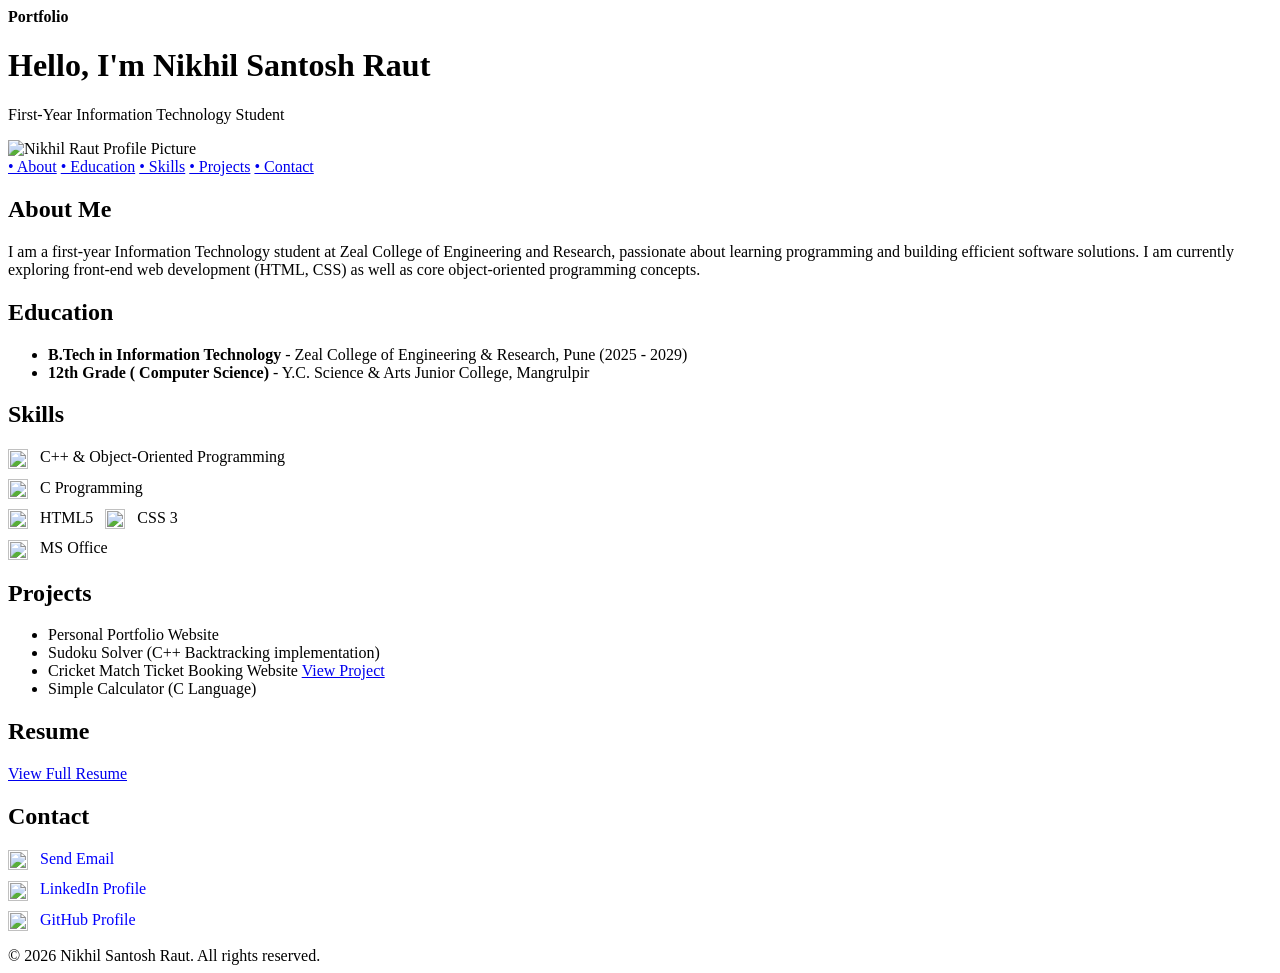
==== index.html @ ee4a8a64 "Enhance SEO with Open Graph metadata Added Open Graph metadata for better social sharing and updated" ====
<head>
    <meta charset="UTF-8">
    <meta name="viewport" content="width=device-width, initial-scale=1.0">
    
    <!-- SEO Meta Tags -->
    <meta name="description" content="Portfolio of Nikhil Santosh Raut, a B.Tech Information Technology student at Zeal College of Engineering, Pune. Exploring C++, HTML/CSS, and software development.">
    <meta name="keywords" content="Nikhil Santosh Raut, Portfolio, IT Student, Zeal College of Engineering, Pune, C++, Web Development, Software Engineering">
    <meta name="google-site-verification" content="E0rT6ku8MDFzw4DZgbqS2UfR40f0U8kH_ykLAoqBRAQ" />
    <meta name="author" content="Nikhil Santosh Raut">
    
    <title>Nikhil Santosh Raut - Portfolio</title>
    <link rel="stylesheet" href="style.css">
    <!-- Open Graph Metadata for LinkedIn -->
<meta property="og:title" content="Nikhil Raut | Personal Portfolio">

<meta property="og:description"
content="Explore my personal portfolio showcasing my skills, education, projects and web development journey.">

<meta property="og:image"
content="https://nikhilrautt1.github.io/portfolio/preview.png">

<meta property="og:url"
content="https://nikhilrautt1.github.io/portfolio/">

<meta property="og:type" content="website">

<meta name="description"
content="Nikhil Raut's personal portfolio website.">
</head>

<body>

    <header>
        <h4> Portfolio </h4>
        <h1> Hello, I'm Nikhil Santosh Raut </h1>
        <p> First-Year Information Technology Student </p>
        <img src="photo.jpeg" alt="Nikhil Raut Profile Picture" class="img">
        
        <nav class="nav"> 
            <a href="#about">• About</a>
            <a href="#education">• Education</a>
            <a href="#skills">• Skills</a>
            <a href="#projects">• Projects</a>
            <a href="#contact">• Contact</a>
        </nav>
    </header>

    <section id="about">
        <h2>About Me</h2>
        <p>
            I am a first-year Information Technology student at Zeal College of Engineering and Research, passionate about learning programming and building efficient software solutions. I am currently exploring front-end web development (HTML, CSS) as well as core object-oriented programming concepts.
        </p>
    </section>

    <section id="education">
        <h2>Education</h2>
        <ul>
            <li><strong>B.Tech in Information Technology</strong> - Zeal College of Engineering & Research, Pune (2025 - 2029)</li>
            <li><strong>12th Grade ( Computer Science)</strong> - Y.C. Science & Arts Junior College, Mangrulpir</li>
        </ul>
    </section>
            
    <section id="skills"> 
        <h2>Skills</h2>
        <ul style="list-style-type: none; padding-left: 0;">
            <li style="margin-bottom: 10px;">
                <img src="c++.png" alt="C++ Icon" style="width: 20px; vertical-align: middle; margin-right: 8px;">
                 C++ & Object-Oriented Programming
            </li>
            
            <li style="margin-bottom: 10px;">
                <img src="c.png" alt="C Icon" style="width: 20px; vertical-align: middle; margin-right: 8px;">
                C Programming
            </li> 
            
          <li style="margin-bottom: 10px;">
                <img src="html-5.png" alt="HTML Icon" style="width: 20px; vertical-align: middle; margin-right: 8px;">
                HTML5 
                <img src="css-3.png" alt="CSS Icon" style="width: 20px; vertical-align: middle; margin-left: 8px; margin-right: 8px;">
                 CSS 3
            </li>
            
          <li style="margin-bottom: 10px;">
                <img src="microsoft.png" alt="MS Office Icon" style="width: 20px; vertical-align: middle; margin-right: 8px;">
                MS Office
            </li> 
        </ul>
    </section>
    <section id="projects">
        <h2>Projects</h2>
        <ul>
            <li>Personal Portfolio Website</li>
            <li>Sudoku Solver (C++ Backtracking implementation)</li>
            <li>Cricket Match Ticket Booking Website <a href="https://codes-with-nsr.github.io/CWC-2023-TICKET-BOOKING-/" target="_blank" class="btn-link">View Project</a></li>
            <li>Simple Calculator (C Language)</li>
        </ul>
    </section>

    <section id="resume">
        <h2>Resume</h2>
        <a href="resume.html" class="btn-link">View Full Resume</a>
    </section>

    <section id="contact">
        <h2>Contact</h2>
        <ul style="list-style-type: none; padding-left: 0;">
            <li style="margin-bottom: 10px;">
                <a href="mailto:nikhilraut9848@gmail.com" style="color: blue; text-decoration: none;">
                    <img src="communication.png" alt="Email Icon" style="width: 20px; vertical-align: middle; margin-right: 8px;">
                    Send Email
                </a>
            </li>
            <li style="margin-bottom: 10px;">
                <a href="https://www.linkedin.com/in/nikhil-raut-5919ba3a0" target="_blank" style="color: blue; text-decoration: none;">
                    <img src="linkedin.png" alt="LinkedIn Icon" style="width: 20px; vertical-align: middle; margin-right: 8px;">
                    LinkedIn Profile
                </a>
            </li>
            <li style="margin-bottom: 10px;">
                <a href="https://github.com/codes-with-nsr" target="_blank" style="color: blue; text-decoration: none;">
                    <img src="github.png" alt="GitHub Icon" style="width: 20px; vertical-align: middle; margin-right: 8px;">
                    GitHub Profile
                </a>
            </li>
        </ul>
    </section>

    <footer>&copy; 2026 Nikhil Santosh Raut. All rights reserved.</footer>
 
</body>
</html>
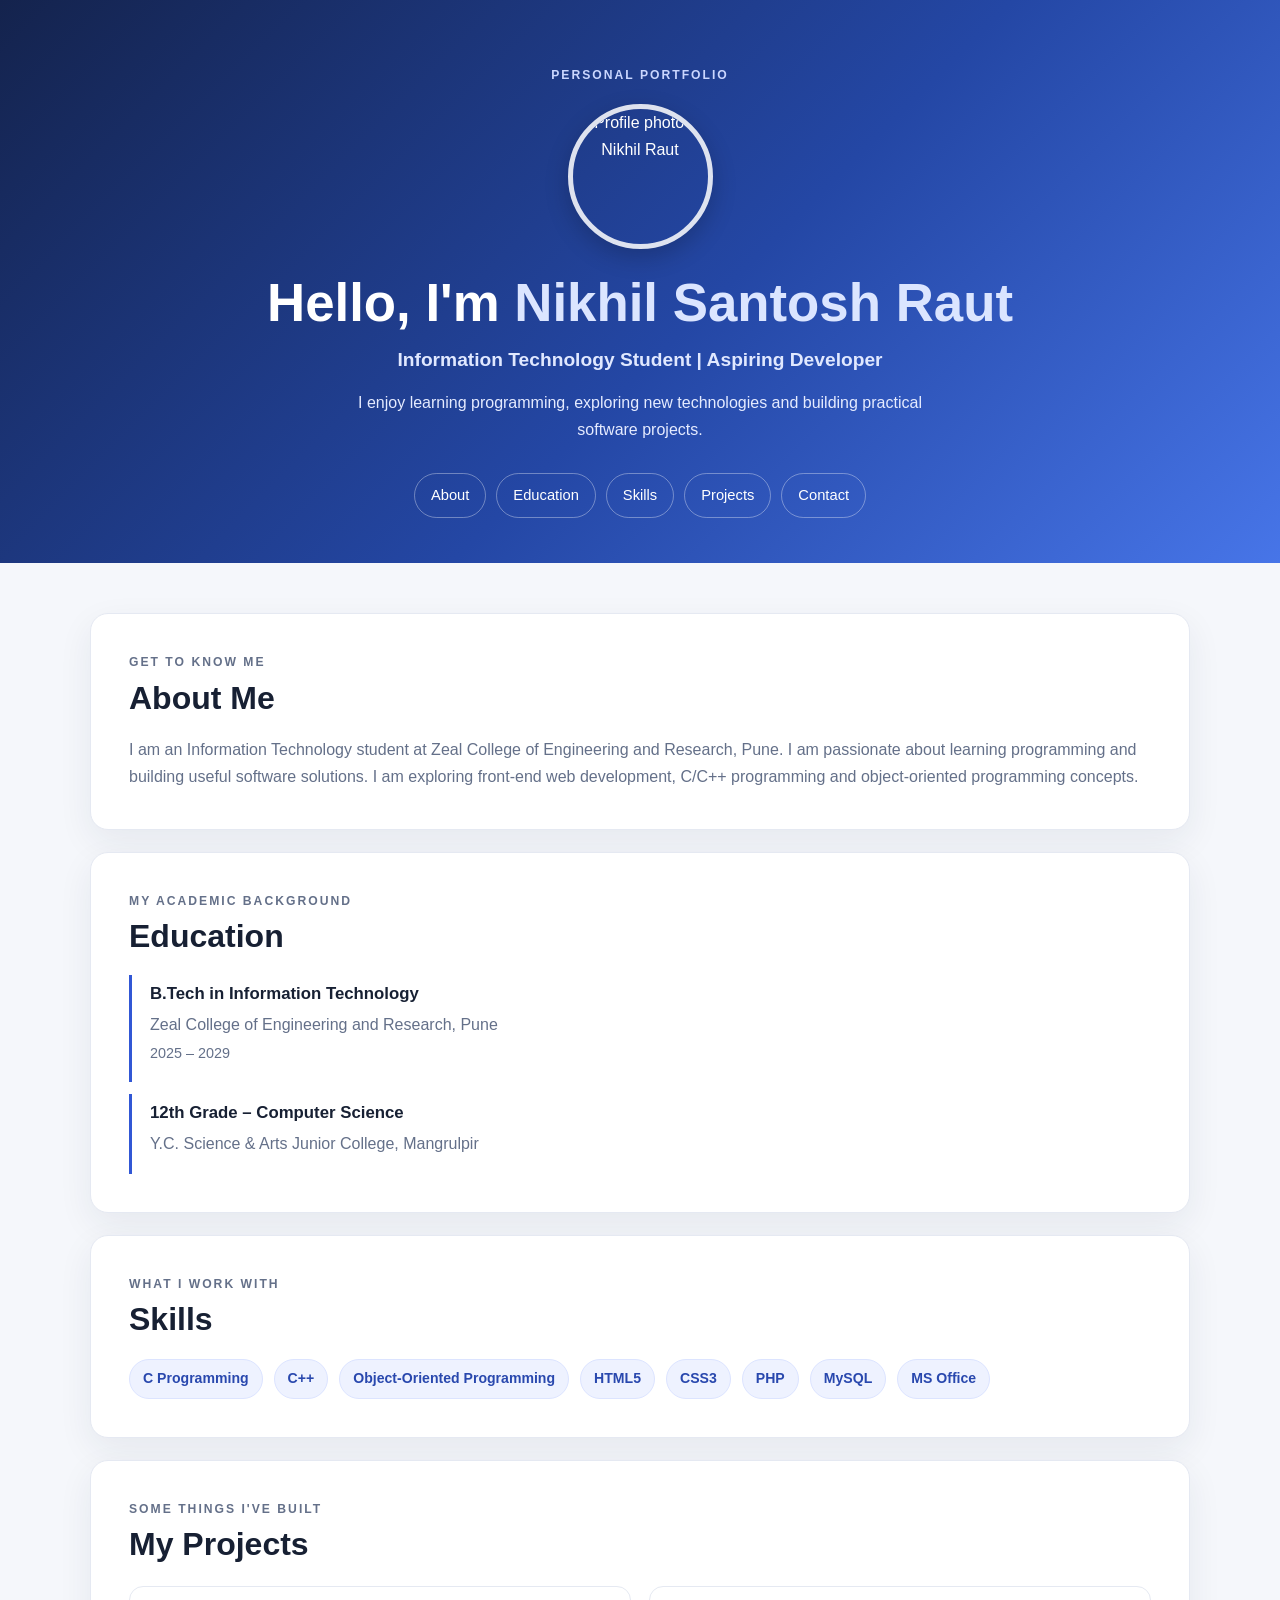
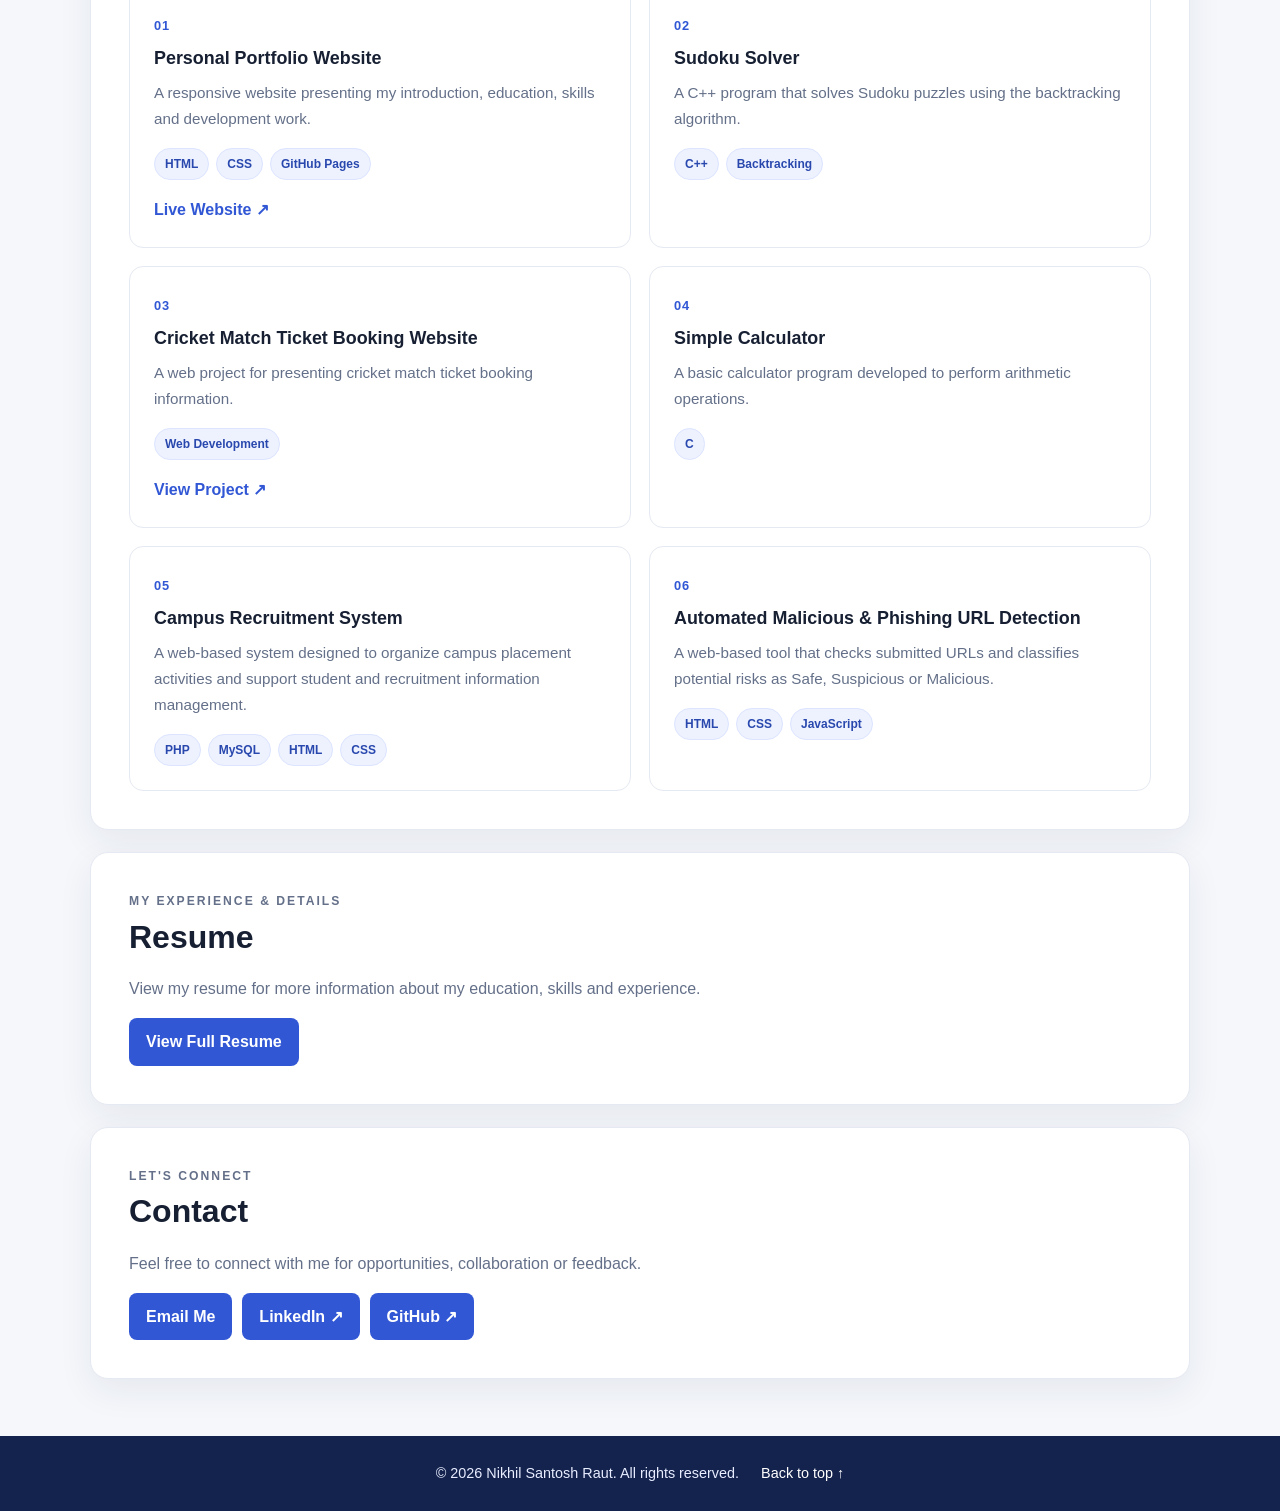
==== commit 1f7f0dcd: "Add files via upload" ====
--- a/index.html
+++ b/index.html
@@ -1,131 +1,159 @@
-<head>
-    <meta charset="UTF-8">
-    <meta name="viewport" content="width=device-width, initial-scale=1.0">
-    
-    <!-- SEO Meta Tags -->
-    <meta name="description" content="Portfolio of Nikhil Santosh Raut, a B.Tech Information Technology student at Zeal College of Engineering, Pune. Exploring C++, HTML/CSS, and software development.">
-    <meta name="keywords" content="Nikhil Santosh Raut, Portfolio, IT Student, Zeal College of Engineering, Pune, C++, Web Development, Software Engineering">
-    <meta name="google-site-verification" content="E0rT6ku8MDFzw4DZgbqS2UfR40f0U8kH_ykLAoqBRAQ" />
-    <meta name="author" content="Nikhil Santosh Raut">
-    
-    <title>Nikhil Santosh Raut - Portfolio</title>
-    <link rel="stylesheet" href="style.css">
-    <!-- Open Graph Metadata for LinkedIn -->
-<meta property="og:title" content="Nikhil Raut | Personal Portfolio">
-
-<meta property="og:description"
-content="Explore my personal portfolio showcasing my skills, education, projects and web development journey.">
-
-<meta property="og:image"
-content="https://nikhilrautt1.github.io/portfolio/preview.png">
-
-<meta property="og:url"
-content="https://nikhilrautt1.github.io/portfolio/">
-
-<meta property="og:type" content="website">
-
-<meta name="description"
-content="Nikhil Raut's personal portfolio website.">
-</head>
-
-<body>
-
-    <header>
-        <h4> Portfolio </h4>
-        <h1> Hello, I'm Nikhil Santosh Raut </h1>
-        <p> First-Year Information Technology Student </p>
-        <img src="photo.jpeg" alt="Nikhil Raut Profile Picture" class="img">
-        
-        <nav class="nav"> 
-            <a href="#about">• About</a>
-            <a href="#education">• Education</a>
-            <a href="#skills">• Skills</a>
-            <a href="#projects">• Projects</a>
-            <a href="#contact">• Contact</a>
-        </nav>
-    </header>
-
-    <section id="about">
-        <h2>About Me</h2>
-        <p>
-            I am a first-year Information Technology student at Zeal College of Engineering and Research, passionate about learning programming and building efficient software solutions. I am currently exploring front-end web development (HTML, CSS) as well as core object-oriented programming concepts.
-        </p>
-    </section>
-
-    <section id="education">
-        <h2>Education</h2>
-        <ul>
-            <li><strong>B.Tech in Information Technology</strong> - Zeal College of Engineering & Research, Pune (2025 - 2029)</li>
-            <li><strong>12th Grade ( Computer Science)</strong> - Y.C. Science & Arts Junior College, Mangrulpir</li>
-        </ul>
-    </section>
-            
-    <section id="skills"> 
-        <h2>Skills</h2>
-        <ul style="list-style-type: none; padding-left: 0;">
-            <li style="margin-bottom: 10px;">
-                <img src="c++.png" alt="C++ Icon" style="width: 20px; vertical-align: middle; margin-right: 8px;">
-                 C++ & Object-Oriented Programming
-            </li>
-            
-            <li style="margin-bottom: 10px;">
-                <img src="c.png" alt="C Icon" style="width: 20px; vertical-align: middle; margin-right: 8px;">
-                C Programming
-            </li> 
-            
-          <li style="margin-bottom: 10px;">
-                <img src="html-5.png" alt="HTML Icon" style="width: 20px; vertical-align: middle; margin-right: 8px;">
-                HTML5 
-                <img src="css-3.png" alt="CSS Icon" style="width: 20px; vertical-align: middle; margin-left: 8px; margin-right: 8px;">
-                 CSS 3
-            </li>
-            
-          <li style="margin-bottom: 10px;">
-                <img src="microsoft.png" alt="MS Office Icon" style="width: 20px; vertical-align: middle; margin-right: 8px;">
-                MS Office
-            </li> 
-        </ul>
-    </section>
-    <section id="projects">
-        <h2>Projects</h2>
-        <ul>
-            <li>Personal Portfolio Website</li>
-            <li>Sudoku Solver (C++ Backtracking implementation)</li>
-            <li>Cricket Match Ticket Booking Website <a href="https://codes-with-nsr.github.io/CWC-2023-TICKET-BOOKING-/" target="_blank" class="btn-link">View Project</a></li>
-            <li>Simple Calculator (C Language)</li>
-        </ul>
-    </section>
-
-    <section id="resume">
-        <h2>Resume</h2>
-        <a href="resume.html" class="btn-link">View Full Resume</a>
-    </section>
-
-    <section id="contact">
-        <h2>Contact</h2>
-        <ul style="list-style-type: none; padding-left: 0;">
-            <li style="margin-bottom: 10px;">
-                <a href="mailto:nikhilraut9848@gmail.com" style="color: blue; text-decoration: none;">
-                    <img src="communication.png" alt="Email Icon" style="width: 20px; vertical-align: middle; margin-right: 8px;">
-                    Send Email
-                </a>
-            </li>
-            <li style="margin-bottom: 10px;">
-                <a href="https://www.linkedin.com/in/nikhil-raut-5919ba3a0" target="_blank" style="color: blue; text-decoration: none;">
-                    <img src="linkedin.png" alt="LinkedIn Icon" style="width: 20px; vertical-align: middle; margin-right: 8px;">
-                    LinkedIn Profile
-                </a>
-            </li>
-            <li style="margin-bottom: 10px;">
-                <a href="https://github.com/codes-with-nsr" target="_blank" style="color: blue; text-decoration: none;">
-                    <img src="github.png" alt="GitHub Icon" style="width: 20px; vertical-align: middle; margin-right: 8px;">
-                    GitHub Profile
-                </a>
-            </li>
-        </ul>
-    </section>
-
-    <footer>&copy; 2026 Nikhil Santosh Raut. All rights reserved.</footer>
- 
-</body>
-</html>
+<!DOCTYPE html>
+<html lang="en">
+<head>
+    <meta charset="UTF-8">
+    <meta name="viewport" content="width=device-width, initial-scale=1.0">
+
+    <title>Nikhil Santosh Raut | Personal Portfolio</title>
+    <meta name="description" content="Personal portfolio of Nikhil Santosh Raut, an Information Technology student showcasing skills, education and software development projects.">
+    <meta name="author" content="Nikhil Santosh Raut">
+
+    <!-- Open Graph metadata for social sharing -->
+    <meta property="og:title" content="Nikhil Raut | Personal Portfolio">
+    <meta property="og:description" content="Explore my skills, education and software development projects.">
+    <meta property="og:type" content="website">
+    <meta property="og:url" content="https://nikhilrautt1.github.io/portfolio/">
+    <meta property="og:image" content="https://nikhilrautt1.github.io/portfolio/photo.jpeg">
+    <meta property="og:image:alt" content="Nikhil Raut portfolio profile photo">
+
+    <link rel="canonical" href="https://nikhilrautt1.github.io/portfolio/">
+    <link rel="stylesheet" href="style.css">
+</head>
+
+<body>
+    <header class="site-header" id="home">
+        <div class="container hero">
+            <p class="eyebrow">PERSONAL PORTFOLIO</p>
+            <img src="photo.jpeg" alt="Profile photo of Nikhil Raut" class="profile-photo">
+            <h1>Hello, I'm <span>Nikhil Santosh Raut</span></h1>
+            <p class="hero-subtitle">Information Technology Student | Aspiring Developer</p>
+            <p class="hero-intro">
+                I enjoy learning programming, exploring new technologies and building
+                practical software projects.
+            </p>
+            <nav class="main-nav" aria-label="Main navigation">
+                <a href="#about">About</a>
+                <a href="#education">Education</a>
+                <a href="#skills">Skills</a>
+                <a href="#projects">Projects</a>
+                <a href="#contact">Contact</a>
+            </nav>
+        </div>
+    </header>
+
+    <main class="container">
+        <section class="section" id="about">
+            <p class="section-label">GET TO KNOW ME</p>
+            <h2>About Me</h2>
+            <p>
+                I am an Information Technology student at Zeal College of Engineering
+                and Research, Pune. I am passionate about learning programming and
+                building useful software solutions. I am exploring front-end web
+                development, C/C++ programming and object-oriented programming concepts.
+            </p>
+        </section>
+
+        <section class="section" id="education">
+            <p class="section-label">MY ACADEMIC BACKGROUND</p>
+            <h2>Education</h2>
+            <div class="timeline-item">
+                <h3>B.Tech in Information Technology</h3>
+                <p>Zeal College of Engineering and Research, Pune</p>
+                <span class="muted">2025 – 2029</span>
+            </div>
+            <div class="timeline-item">
+                <h3>12th Grade – Computer Science</h3>
+                <p>Y.C. Science &amp; Arts Junior College, Mangrulpir</p>
+            </div>
+        </section>
+
+        <section class="section" id="skills">
+            <p class="section-label">WHAT I WORK WITH</p>
+            <h2>Skills</h2>
+            <div class="skill-list">
+                <span>C Programming</span>
+                <span>C++</span>
+                <span>Object-Oriented Programming</span>
+                <span>HTML5</span>
+                <span>CSS3</span>
+                <span>PHP</span>
+                <span>MySQL</span>
+                <span>MS Office</span>
+            </div>
+        </section>
+
+        <section class="section" id="projects">
+            <p class="section-label">SOME THINGS I'VE BUILT</p>
+            <h2>My Projects</h2>
+            <div class="project-grid">
+                <article class="project-card">
+                    <span class="project-number">01</span>
+                    <h3>Personal Portfolio Website</h3>
+                    <p>A responsive website presenting my introduction, education, skills and development work.</p>
+                    <div class="tags"><span>HTML</span><span>CSS</span><span>GitHub Pages</span></div>
+                    <a class="text-link" href="https://nikhilrautt1.github.io/portfolio/" target="_blank" rel="noopener noreferrer">Live Website ↗</a>
+                </article>
+
+                <article class="project-card">
+                    <span class="project-number">02</span>
+                    <h3>Sudoku Solver</h3>
+                    <p>A C++ program that solves Sudoku puzzles using the backtracking algorithm.</p>
+                    <div class="tags"><span>C++</span><span>Backtracking</span></div>
+                </article>
+
+                <article class="project-card">
+                    <span class="project-number">03</span>
+                    <h3>Cricket Match Ticket Booking Website</h3>
+                    <p>A web project for presenting cricket match ticket booking information.</p>
+                    <div class="tags"><span>Web Development</span></div>
+                    <a class="text-link" href="https://codes-with-nsr.github.io/CWC-2023-TICKET-BOOKING-/" target="_blank" rel="noopener noreferrer">View Project ↗</a>
+                </article>
+
+                <article class="project-card">
+                    <span class="project-number">04</span>
+                    <h3>Simple Calculator</h3>
+                    <p>A basic calculator program developed to perform arithmetic operations.</p>
+                    <div class="tags"><span>C</span></div>
+                </article>
+
+                <article class="project-card">
+                    <span class="project-number">05</span>
+                    <h3>Campus Recruitment System</h3>
+                    <p>A web-based system designed to organize campus placement activities and support student and recruitment information management.</p>
+                    <div class="tags"><span>PHP</span><span>MySQL</span><span>HTML</span><span>CSS</span></div>
+                </article>
+
+                <article class="project-card">
+                    <span class="project-number">06</span>
+                    <h3>Automated Malicious &amp; Phishing URL Detection</h3>
+                    <p>A web-based tool that checks submitted URLs and classifies potential risks as Safe, Suspicious or Malicious.</p>
+                    <div class="tags"><span>HTML</span><span>CSS</span><span>JavaScript</span></div>
+                </article>
+            </div>
+        </section>
+
+        <section class="section" id="resume">
+            <p class="section-label">MY EXPERIENCE &amp; DETAILS</p>
+            <h2>Resume</h2>
+            <p>View my resume for more information about my education, skills and experience.</p>
+            <a class="button-link" href="resume.html">View Full Resume</a>
+        </section>
+
+        <section class="section" id="contact">
+            <p class="section-label">LET'S CONNECT</p>
+            <h2>Contact</h2>
+            <p>Feel free to connect with me for opportunities, collaboration or feedback.</p>
+            <div class="contact-links">
+                <a href="mailto:nikhilraut9848@gmail.com">Email Me</a>
+                <a href="https://www.linkedin.com/in/nikhil-raut-5919ba3a0" target="_blank" rel="noopener noreferrer">LinkedIn ↗</a>
+                <a href="https://github.com/codes-with-nsr" target="_blank" rel="noopener noreferrer">GitHub ↗</a>
+            </div>
+        </section>
+    </main>
+
+    <footer class="site-footer">
+        <p>&copy; 2026 Nikhil Santosh Raut. All rights reserved.</p>
+        <a href="#home">Back to top ↑</a>
+    </footer>
+</body>
+</html>
--- a/style.css
+++ b/style.css
@@ -0,0 +1,397 @@
+/* ==========================================
+   NIKHIL RAUT - RESPONSIVE PERSONAL PORTFOLIO
+   ========================================== */
+
+:root {
+    --bg: #f5f7fb;
+    --surface: #ffffff;
+    --text: #172033;
+    --muted: #647089;
+    --primary: #3157d5;
+    --primary-dark: #2444b2;
+    --border: #e5e9f2;
+    --shadow: 0 12px 35px rgba(24, 39, 75, 0.07);
+}
+
+* {
+    margin: 0;
+    padding: 0;
+    box-sizing: border-box;
+}
+
+html {
+    scroll-behavior: smooth;
+    scroll-padding-top: 20px;
+}
+
+body {
+    font-family: Arial, Helvetica, sans-serif;
+    background: var(--bg);
+    color: var(--text);
+    line-height: 1.7;
+    overflow-x: hidden;
+}
+
+a {
+    color: inherit;
+}
+
+.container {
+    width: min(1100px, calc(100% - 40px));
+    margin-inline: auto;
+}
+
+/* Hero / Header */
+.site-header {
+    color: #fff;
+    text-align: center;
+    padding: 65px 0 45px;
+    background: linear-gradient(135deg, #14234d 0%, #2447a5 55%, #4775e8 100%);
+}
+
+.hero {
+    display: flex;
+    flex-direction: column;
+    align-items: center;
+}
+
+.eyebrow,
+.section-label {
+    font-size: 0.76rem;
+    font-weight: 700;
+    letter-spacing: 2px;
+}
+
+.eyebrow {
+    color: #cbd7ff;
+    margin-bottom: 18px;
+}
+
+.profile-photo {
+    width: 145px;
+    height: 145px;
+    border-radius: 50%;
+    object-fit: cover;
+    border: 5px solid rgba(255, 255, 255, 0.85);
+    box-shadow: 0 8px 25px rgba(0, 0, 0, 0.2);
+    margin-bottom: 22px;
+}
+
+.hero h1 {
+    font-size: clamp(2rem, 5vw, 3.3rem);
+    line-height: 1.2;
+    margin-bottom: 10px;
+}
+
+.hero h1 span {
+    color: #dbe5ff;
+}
+
+.hero-subtitle {
+    font-size: clamp(1rem, 2.5vw, 1.2rem);
+    color: #e0e8ff;
+    font-weight: 600;
+}
+
+.hero-intro {
+    max-width: 620px;
+    color: #e5ebff;
+    margin-top: 12px;
+}
+
+.main-nav {
+    display: flex;
+    flex-wrap: wrap;
+    justify-content: center;
+    gap: 10px;
+    margin-top: 30px;
+}
+
+.main-nav a {
+    color: #fff;
+    text-decoration: none;
+    padding: 9px 16px;
+    border: 1px solid rgba(255, 255, 255, 0.35);
+    border-radius: 999px;
+    font-size: 0.92rem;
+    transition: background 0.2s ease, transform 0.2s ease;
+}
+
+.main-nav a:hover,
+.main-nav a:focus-visible {
+    background: rgba(255, 255, 255, 0.18);
+    transform: translateY(-2px);
+}
+
+/* Sections */
+main.container {
+    padding-top: 28px;
+    padding-bottom: 35px;
+}
+
+.section {
+    background: var(--surface);
+    border: 1px solid var(--border);
+    border-radius: 18px;
+    padding: clamp(22px, 4vw, 38px);
+    margin: 22px 0;
+    box-shadow: var(--shadow);
+}
+
+.section-label {
+    color: var(--primary);
+    margin-bottom: 5px;
+}
+
+.section h2 {
+    font-size: clamp(1.5rem, 3vw, 2rem);
+    line-height: 1.3;
+    margin-bottom: 17px;
+}
+
+.section p {
+    color: var(--muted);
+}
+
+/* Education */
+.timeline-item {
+    padding: 5px 0 16px 18px;
+    margin-top: 12px;
+    border-left: 3px solid var(--primary);
+}
+
+.timeline-item h3 {
+    font-size: 1.05rem;
+    margin-bottom: 3px;
+}
+
+.muted {
+    color: var(--muted);
+    font-size: 0.9rem;
+}
+
+/* Skills */
+.skill-list {
+    display: flex;
+    flex-wrap: wrap;
+    gap: 11px;
+    margin-top: 18px;
+}
+
+.skill-list span,
+.tags span {
+    display: inline-block;
+    background: #eef2ff;
+    color: #2948ae;
+    border: 1px solid #dce4ff;
+    border-radius: 999px;
+    padding: 7px 13px;
+    font-size: 0.88rem;
+    font-weight: 600;
+}
+
+/* Project Cards */
+.project-grid {
+    display: grid;
+    grid-template-columns: repeat(2, minmax(0, 1fr));
+    gap: 18px;
+    margin-top: 20px;
+}
+
+.project-card {
+    position: relative;
+    min-width: 0;
+    padding: 24px;
+    border: 1px solid var(--border);
+    border-radius: 14px;
+    background: #fff;
+    transition: transform 0.2s ease, box-shadow 0.2s ease;
+}
+
+.project-card:hover {
+    transform: translateY(-4px);
+    box-shadow: var(--shadow);
+}
+
+.project-number {
+    display: inline-block;
+    color: var(--primary);
+    font-size: 0.8rem;
+    font-weight: 700;
+    letter-spacing: 1px;
+    margin-bottom: 9px;
+}
+
+.project-card h3 {
+    font-size: 1.12rem;
+    line-height: 1.4;
+    margin-bottom: 9px;
+}
+
+.project-card p {
+    font-size: 0.95rem;
+}
+
+.tags {
+    display: flex;
+    flex-wrap: wrap;
+    gap: 7px;
+    margin-top: 16px;
+}
+
+.tags span {
+    font-size: 0.75rem;
+    padding: 5px 10px;
+}
+
+.text-link {
+    display: inline-block;
+    color: var(--primary);
+    font-weight: 700;
+    text-decoration: none;
+    margin-top: 16px;
+}
+
+.text-link:hover {
+    color: var(--primary-dark);
+    text-decoration: underline;
+}
+
+/* Buttons and contact */
+.button-link,
+.contact-links a {
+    display: inline-block;
+    margin-top: 16px;
+    padding: 10px 17px;
+    border-radius: 8px;
+    background: var(--primary);
+    color: #fff;
+    text-decoration: none;
+    font-weight: 700;
+    transition: background 0.2s ease;
+}
+
+.button-link:hover,
+.contact-links a:hover {
+    background: var(--primary-dark);
+}
+
+.contact-links {
+    display: flex;
+    flex-wrap: wrap;
+    gap: 10px;
+}
+
+/* Footer */
+.site-footer {
+    display: flex;
+    flex-wrap: wrap;
+    justify-content: center;
+    align-items: center;
+    gap: 10px 22px;
+    padding: 25px 20px;
+    background: #14234d;
+    color: #e7ecff;
+    text-align: center;
+    font-size: 0.9rem;
+}
+
+.site-footer a {
+    color: #fff;
+    text-decoration: none;
+}
+
+/* Tablet */
+@media (max-width: 768px) {
+    .site-header {
+        padding: 50px 0 38px;
+    }
+
+    .container {
+        width: min(100% - 30px, 680px);
+    }
+
+    .project-grid {
+        grid-template-columns: 1fr;
+    }
+
+    .section {
+        margin: 17px 0;
+    }
+}
+
+/* Mobile */
+@media (max-width: 480px) {
+    .site-header {
+        padding: 38px 0 30px;
+    }
+
+    .container {
+        width: calc(100% - 24px);
+    }
+
+    .profile-photo {
+        width: 115px;
+        height: 115px;
+    }
+
+    .hero-intro {
+        font-size: 0.92rem;
+    }
+
+    .main-nav {
+        gap: 7px;
+        margin-top: 22px;
+    }
+
+    .main-nav a {
+        padding: 7px 11px;
+        font-size: 0.82rem;
+    }
+
+    .section {
+        padding: 20px 17px;
+        border-radius: 13px;
+    }
+
+    .project-card {
+        padding: 19px;
+    }
+
+    .skill-list {
+        gap: 8px;
+    }
+
+    .skill-list span {
+        font-size: 0.8rem;
+        padding: 6px 10px;
+    }
+
+    .contact-links {
+        gap: 7px;
+    }
+
+    .contact-links a {
+        padding: 9px 12px;
+        font-size: 0.88rem;
+    }
+
+    .site-footer {
+        flex-direction: column;
+        font-size: 0.82rem;
+    }
+}
+
+/* Respect reduced-motion preferences */
+@media (prefers-reduced-motion: reduce) {
+    html {
+        scroll-behavior: auto;
+    }
+
+    *,
+    *::before,
+    *::after {
+        transition-duration: 0.01ms !important;
+        animation-duration: 0.01ms !important;
+    }
+}
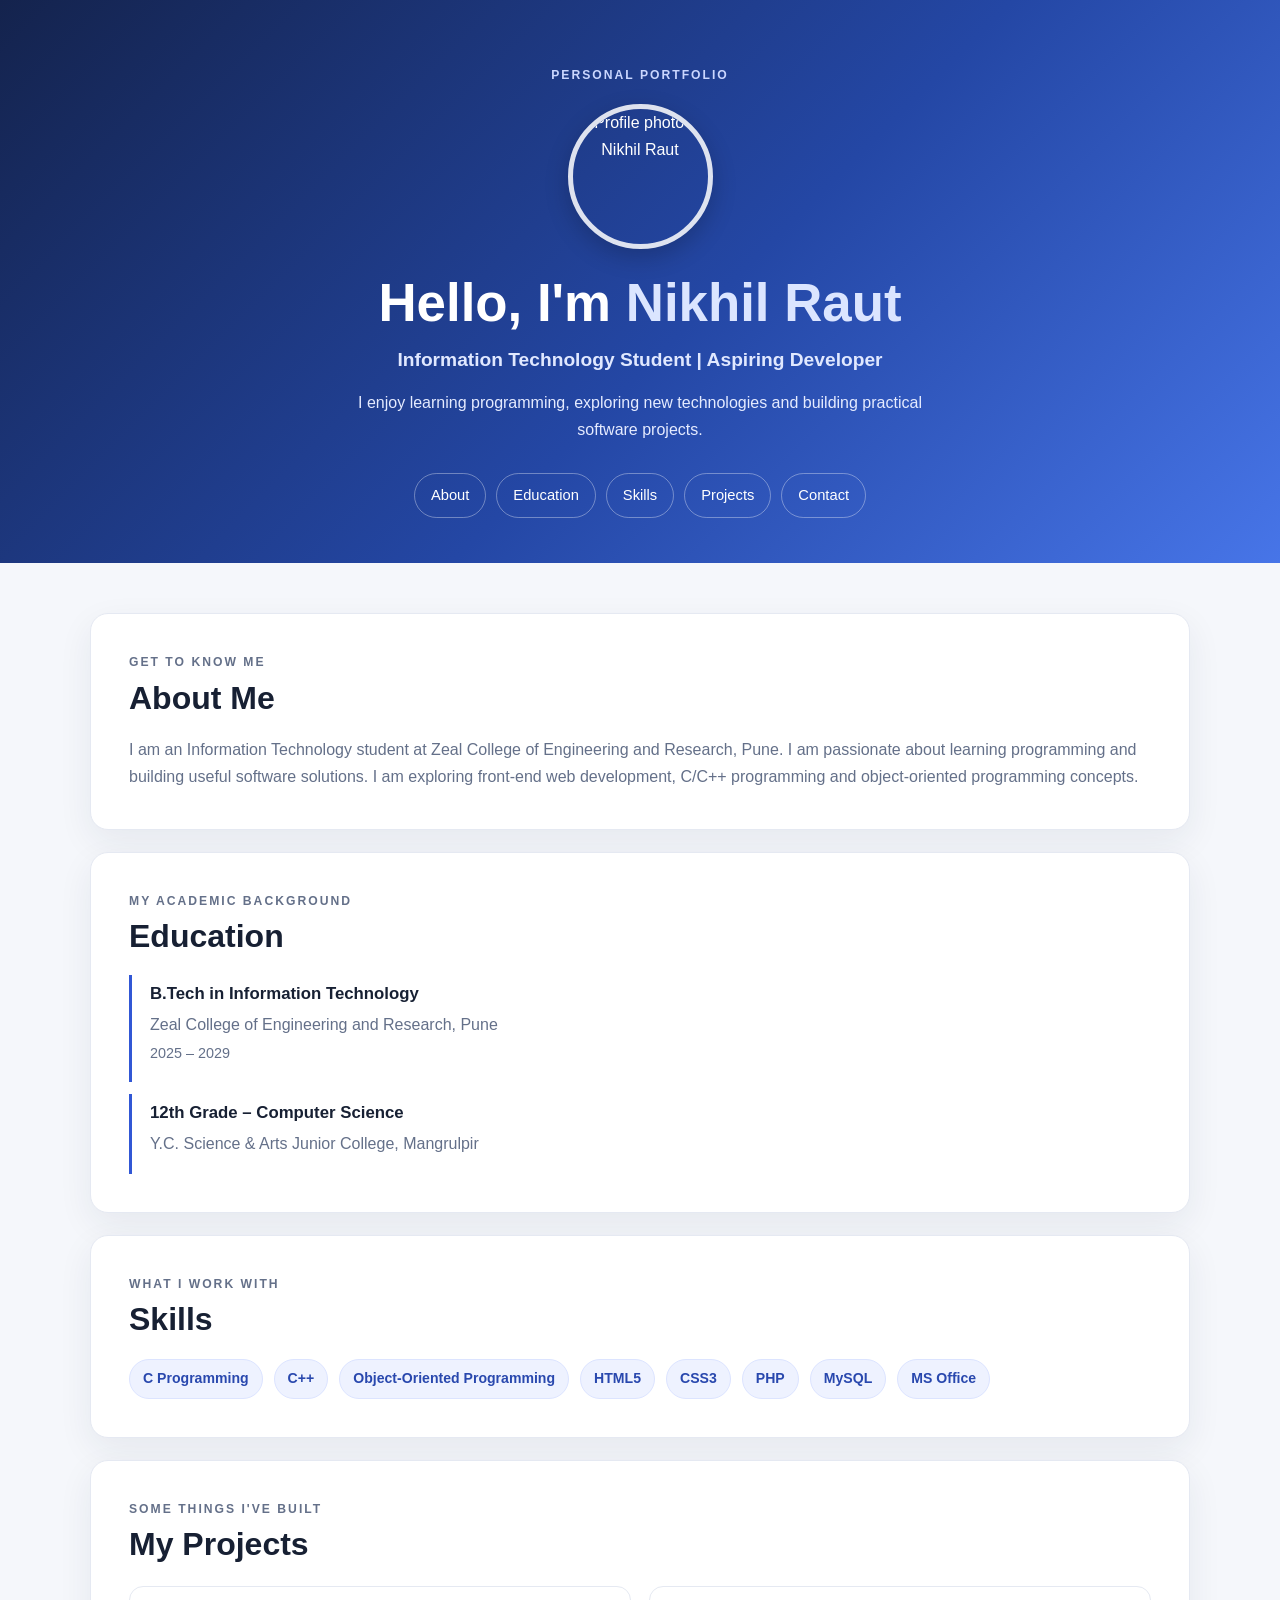
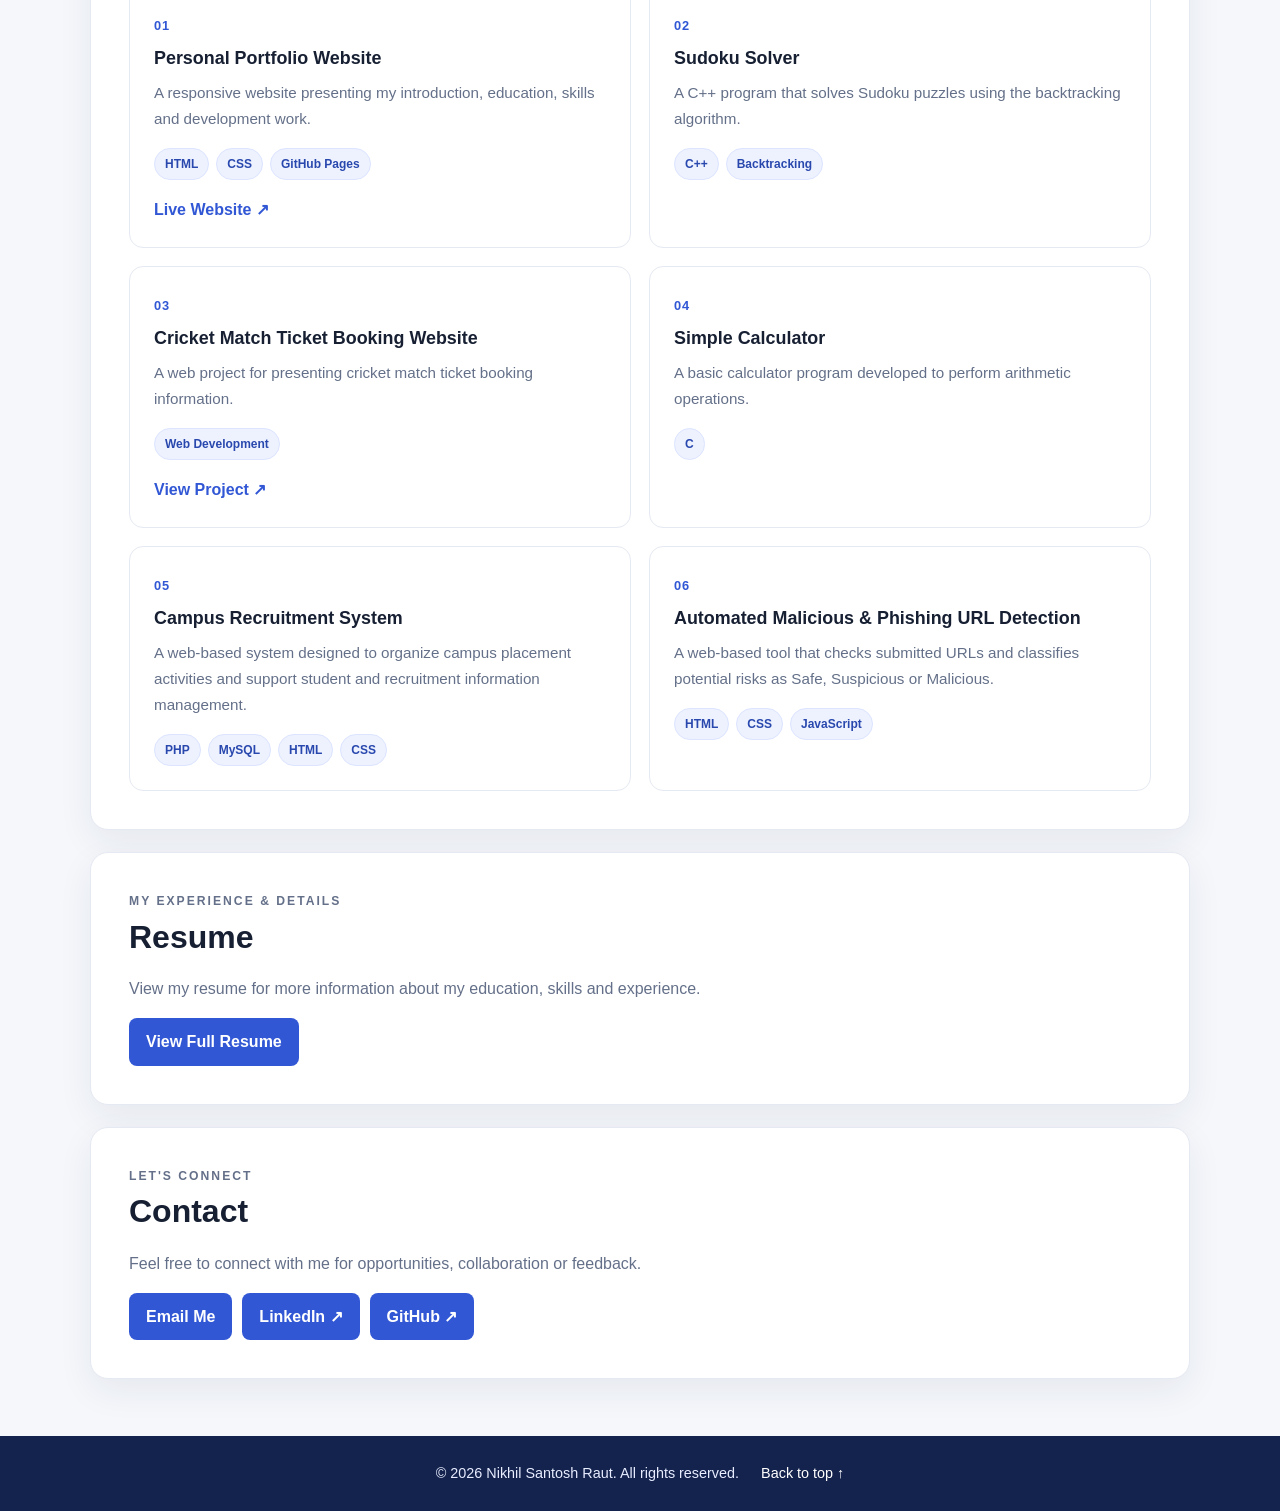
==== commit 1ad41339: "Update name in header to 'Nikhil Raut'" ====
--- a/index.html
+++ b/index.html
@@ -25,7 +25,7 @@
         <div class="container hero">
             <p class="eyebrow">PERSONAL PORTFOLIO</p>
             <img src="photo.jpeg" alt="Profile photo of Nikhil Raut" class="profile-photo">
-            <h1>Hello, I'm <span>Nikhil Santosh Raut</span></h1>
+            <h1>Hello, I'm <span>Nikhil Raut</span></h1>
             <p class="hero-subtitle">Information Technology Student | Aspiring Developer</p>
             <p class="hero-intro">
                 I enjoy learning programming, exploring new technologies and building
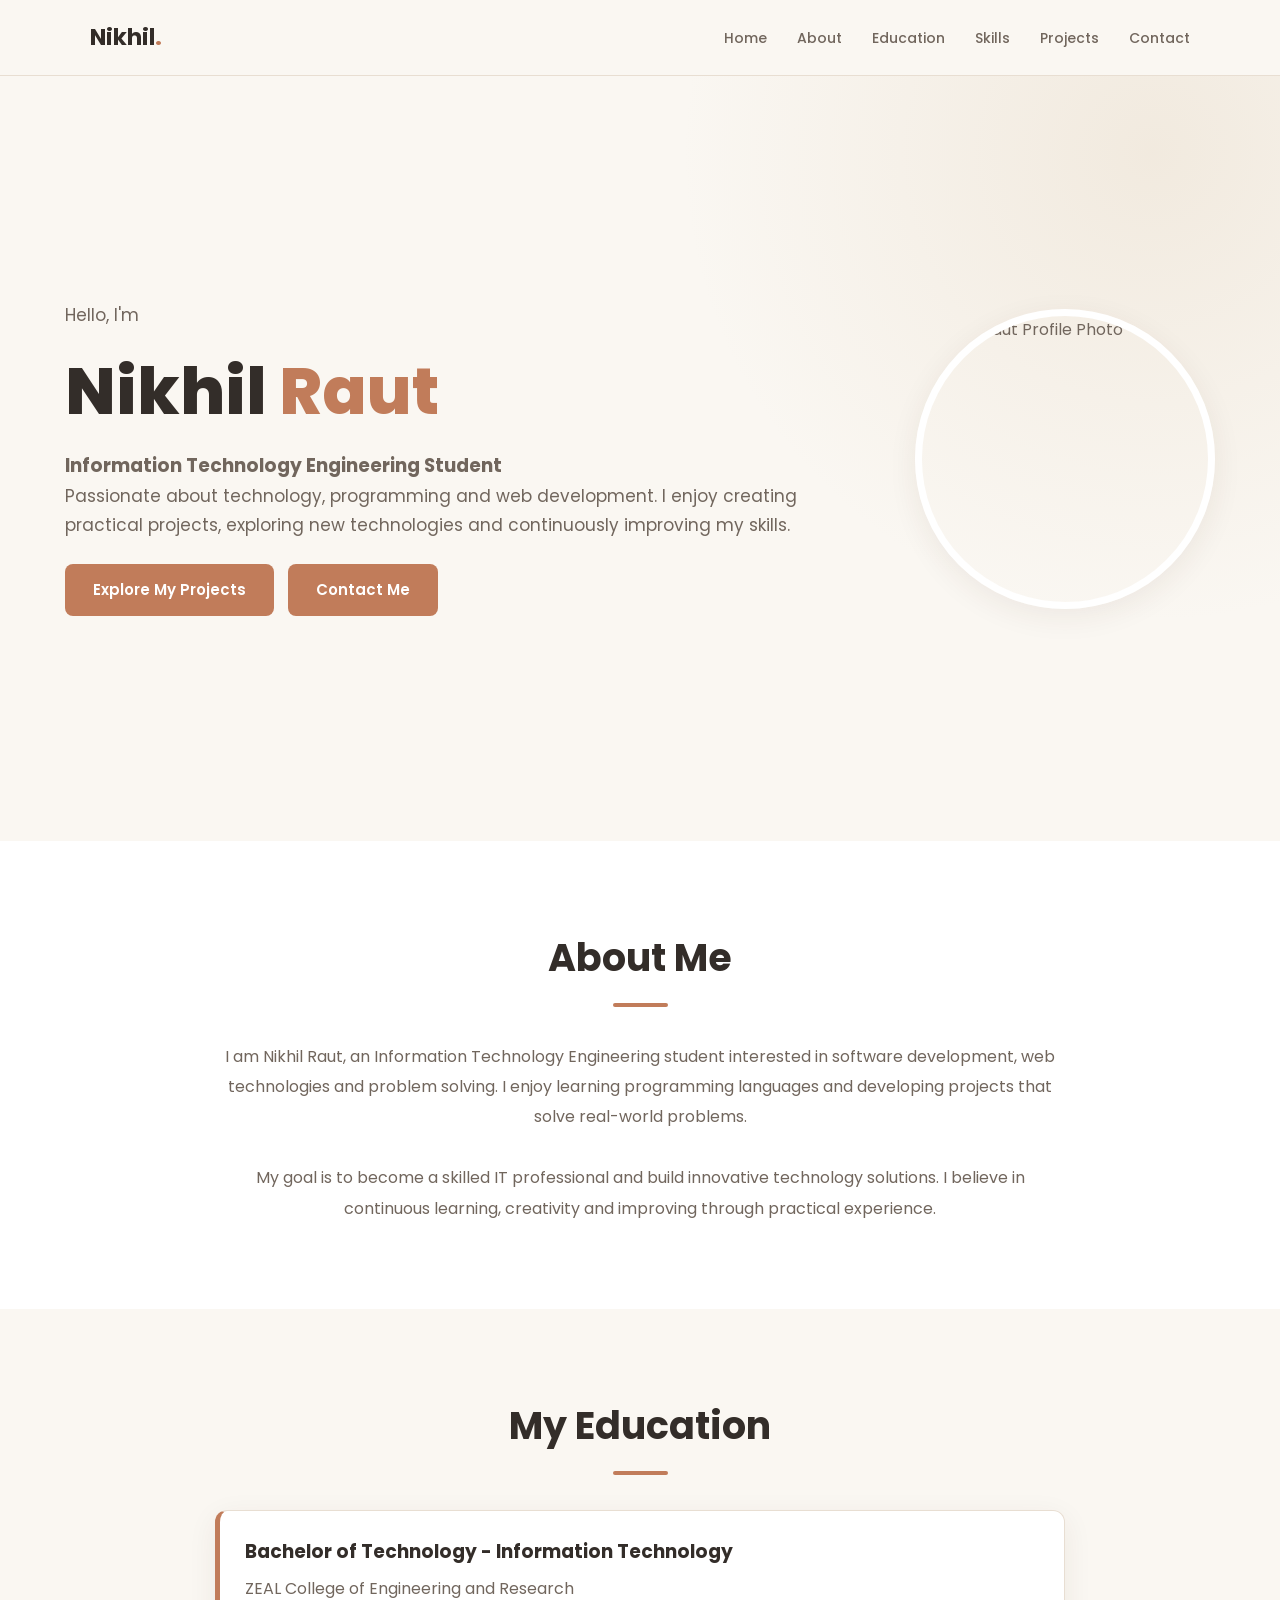
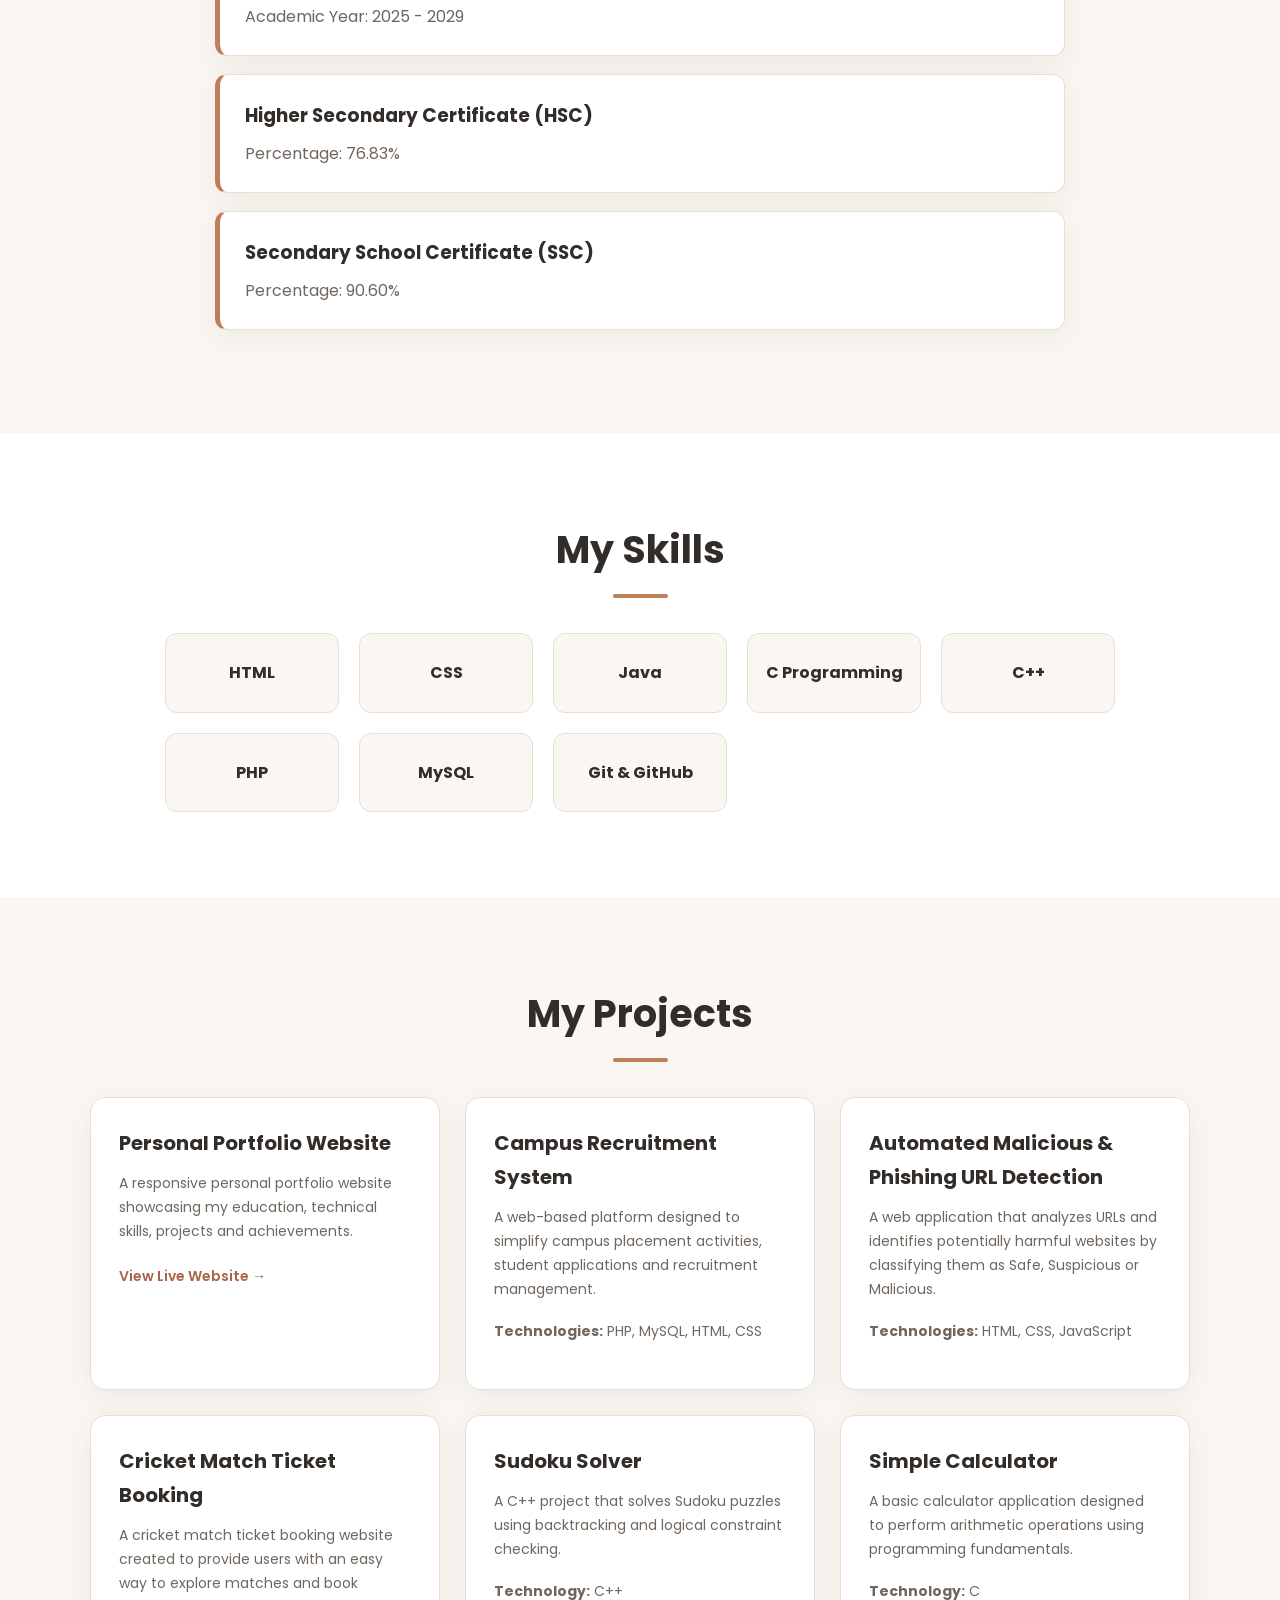
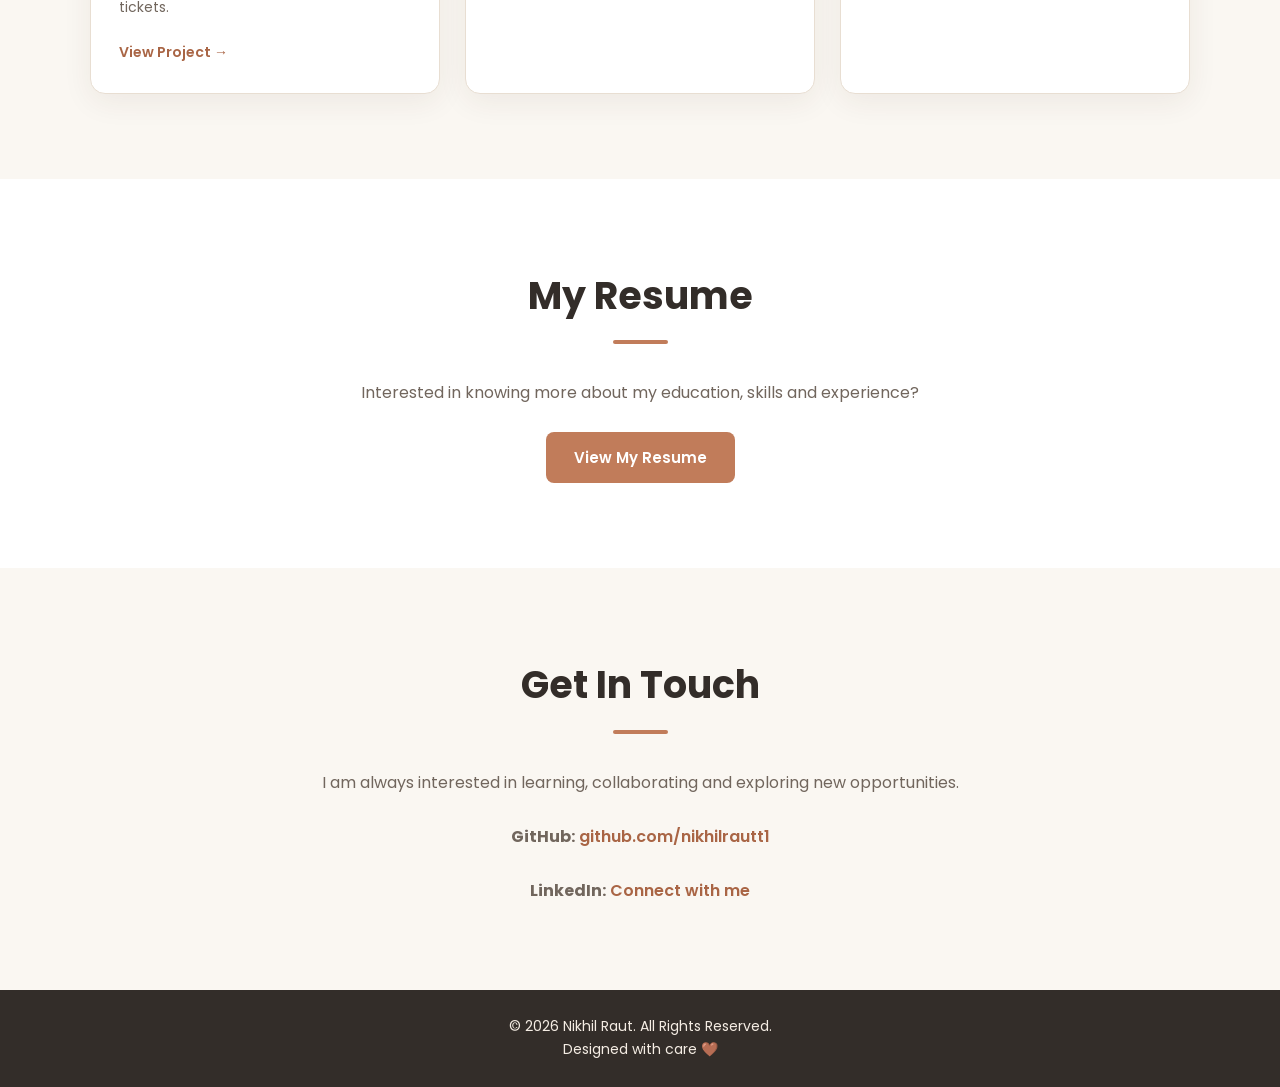
==== commit 3adeb686: "Revise portfolio metadata and content structure Updated the title, metadata, and content structure o" ====
--- a/index.html
+++ b/index.html
@@ -1,159 +1,404 @@
 <!DOCTYPE html>
 <html lang="en">
+
 <head>
     <meta charset="UTF-8">
     <meta name="viewport" content="width=device-width, initial-scale=1.0">
 
-    <title>Nikhil Santosh Raut | Personal Portfolio</title>
-    <meta name="description" content="Personal portfolio of Nikhil Santosh Raut, an Information Technology student showcasing skills, education and software development projects.">
-    <meta name="author" content="Nikhil Santosh Raut">
-
-    <!-- Open Graph metadata for social sharing -->
-    <meta property="og:title" content="Nikhil Raut | Personal Portfolio">
-    <meta property="og:description" content="Explore my skills, education and software development projects.">
+    <title>Nikhil Raut | Portfolio</title>
+
+    <meta name="description" content="Personal portfolio of Nikhil Raut, Information Technology Engineering student, showcasing skills, education and projects.">
+
+    <meta name="author" content="Nikhil Raut">
+
+    <meta property="og:title" content="Nikhil Raut | Portfolio">
+    <meta property="og:description" content="Explore my portfolio, technical skills and projects.">
+    <meta property="og:url" content="https://nikhilrautt1.github.io/portfolio/">
     <meta property="og:type" content="website">
-    <meta property="og:url" content="https://nikhilrautt1.github.io/portfolio/">
     <meta property="og:image" content="https://nikhilrautt1.github.io/portfolio/photo.jpeg">
-    <meta property="og:image:alt" content="Nikhil Raut portfolio profile photo">
 
     <link rel="canonical" href="https://nikhilrautt1.github.io/portfolio/">
+
+    <!-- Google Font -->
+    <link rel="preconnect" href="https://fonts.googleapis.com">
+    <link rel="preconnect" href="https://fonts.gstatic.com" crossorigin>
+
+    <link href="https://fonts.googleapis.com/css2?family=Poppins:wght@300;400;500;600;700;800&display=swap" rel="stylesheet">
+
+    <!-- CSS -->
     <link rel="stylesheet" href="style.css">
+
 </head>
 
 <body>
-    <header class="site-header" id="home">
-        <div class="container hero">
-            <p class="eyebrow">PERSONAL PORTFOLIO</p>
-            <img src="photo.jpeg" alt="Profile photo of Nikhil Raut" class="profile-photo">
-            <h1>Hello, I'm <span>Nikhil Raut</span></h1>
-            <p class="hero-subtitle">Information Technology Student | Aspiring Developer</p>
-            <p class="hero-intro">
-                I enjoy learning programming, exploring new technologies and building
-                practical software projects.
+
+    <!-- ================= NAVIGATION ================= -->
+
+    <header>
+        <nav>
+
+            <a href="#home" class="logo">
+                Nikhil<span style="color:#C17C5A;">.</span>
+            </a>
+
+            <ul>
+                <li><a href="#home">Home</a></li>
+                <li><a href="#about">About</a></li>
+                <li><a href="#education">Education</a></li>
+                <li><a href="#skills">Skills</a></li>
+                <li><a href="#projects">Projects</a></li>
+                <li><a href="#contact">Contact</a></li>
+            </ul>
+
+        </nav>
+    </header>
+
+
+    <!-- ================= HERO SECTION ================= -->
+
+    <main>
+
+        <section id="home" class="hero">
+
+            <div class="hero-content">
+
+                <div class="hero-text">
+
+                    <p>Hello, I'm</p>
+
+                    <h1>
+                        Nikhil <span>Raut</span>
+                    </h1>
+
+                    <h3>Information Technology Engineering Student</h3>
+
+                    <p>
+                        Passionate about technology, programming and web development.
+                        I enjoy creating practical projects, exploring new technologies
+                        and continuously improving my skills.
+                    </p>
+
+                    <a href="#projects" class="btn">
+                        Explore My Projects
+                    </a>
+
+                    <a href="#contact" class="btn" style="margin-left:10px;">
+                        Contact Me
+                    </a>
+
+                </div>
+
+                <div class="hero-image">
+
+                    <img
+                        src="photo.jpeg"
+                        alt="Nikhil Raut Profile Photo"
+                        class="profile-img"
+                    >
+
+                </div>
+
+            </div>
+
+        </section>
+
+
+        <!-- ================= ABOUT SECTION ================= -->
+
+        <section id="about">
+
+            <h2>About Me</h2>
+
+            <p>
+                I am Nikhil Raut, an Information Technology Engineering student
+                interested in software development, web technologies and problem
+                solving. I enjoy learning programming languages and developing
+                projects that solve real-world problems.
+
+                <br><br>
+
+                My goal is to become a skilled IT professional and build innovative
+                technology solutions. I believe in continuous learning, creativity
+                and improving through practical experience.
             </p>
-            <nav class="main-nav" aria-label="Main navigation">
-                <a href="#about">About</a>
-                <a href="#education">Education</a>
-                <a href="#skills">Skills</a>
-                <a href="#projects">Projects</a>
-                <a href="#contact">Contact</a>
-            </nav>
-        </div>
-    </header>
-
-    <main class="container">
-        <section class="section" id="about">
-            <p class="section-label">GET TO KNOW ME</p>
-            <h2>About Me</h2>
+
+        </section>
+
+
+        <!-- ================= EDUCATION SECTION ================= -->
+
+        <section id="education">
+
+            <h2>My Education</h2>
+
+            <div class="education-card">
+
+                <h3>Bachelor of Technology - Information Technology</h3>
+
+                <p>ZEAL College of Engineering and Research</p>
+
+                <p>Academic Year: 2025 - 2029</p>
+
+            </div>
+
+            <div class="education-card">
+
+                <h3>Higher Secondary Certificate (HSC)</h3>
+
+                <p>Percentage: 76.83%</p>
+
+            </div>
+
+            <div class="education-card">
+
+                <h3>Secondary School Certificate (SSC)</h3>
+
+                <p>Percentage: 90.60%</p>
+
+            </div>
+
+        </section>
+
+
+        <!-- ================= SKILLS SECTION ================= -->
+
+        <section id="skills">
+
+            <h2>My Skills</h2>
+
+            <div class="skills-container">
+
+                <div class="skill-card">
+                    <h3>HTML</h3>
+                </div>
+
+                <div class="skill-card">
+                    <h3>CSS</h3>
+                </div>
+
+                <div class="skill-card">
+                    <h3>Java</h3>
+                </div>
+
+                <div class="skill-card">
+                    <h3>C Programming</h3>
+                </div>
+
+                <div class="skill-card">
+                    <h3>C++</h3>
+                </div>
+
+                <div class="skill-card">
+                    <h3>PHP</h3>
+                </div>
+
+                <div class="skill-card">
+                    <h3>MySQL</h3>
+                </div>
+
+                <div class="skill-card">
+                    <h3>Git & GitHub</h3>
+                </div>
+
+            </div>
+
+        </section>
+
+
+        <!-- ================= PROJECTS SECTION ================= -->
+
+        <section id="projects">
+
+            <h2>My Projects</h2>
+
+            <div class="projects-container">
+
+
+                <!-- PROJECT 1 -->
+
+                <div class="project-card">
+
+                    <h3>Personal Portfolio Website</h3>
+
+                    <p>
+                        A responsive personal portfolio website showcasing
+                        my education, technical skills, projects and achievements.
+                    </p>
+
+                    <a href="https://nikhilrautt1.github.io/portfolio/"
+                       target="_blank"
+                       rel="noopener noreferrer">
+                        View Live Website →
+                    </a>
+
+                </div>
+
+
+                <!-- PROJECT 2 -->
+
+                <div class="project-card">
+
+                    <h3>Campus Recruitment System</h3>
+
+                    <p>
+                        A web-based platform designed to simplify campus
+                        placement activities, student applications and
+                        recruitment management.
+                    </p>
+
+                    <p><strong>Technologies:</strong> PHP, MySQL, HTML, CSS</p>
+
+                </div>
+
+
+                <!-- PROJECT 3 -->
+
+                <div class="project-card">
+
+                    <h3>Automated Malicious & Phishing URL Detection</h3>
+
+                    <p>
+                        A web application that analyzes URLs and identifies
+                        potentially harmful websites by classifying them as
+                        Safe, Suspicious or Malicious.
+                    </p>
+
+                    <p><strong>Technologies:</strong> HTML, CSS, JavaScript</p>
+
+                </div>
+
+
+                <!-- PROJECT 4 -->
+
+                <div class="project-card">
+
+                    <h3>Cricket Match Ticket Booking</h3>
+
+                    <p>
+                        A cricket match ticket booking website created to
+                        provide users with an easy way to explore matches
+                        and book tickets.
+                    </p>
+
+                    <a href="https://codes-with-nsr.github.io/CWC-2023-TICKET-BOOKING-/"
+                       target="_blank"
+                       rel="noopener noreferrer">
+                        View Project →
+                    </a>
+
+                </div>
+
+
+                <!-- PROJECT 5 -->
+
+                <div class="project-card">
+
+                    <h3>Sudoku Solver</h3>
+
+                    <p>
+                        A C++ project that solves Sudoku puzzles using
+                        backtracking and logical constraint checking.
+                    </p>
+
+                    <p><strong>Technology:</strong> C++</p>
+
+                </div>
+
+
+                <!-- PROJECT 6 -->
+
+                <div class="project-card">
+
+                    <h3>Simple Calculator</h3>
+
+                    <p>
+                        A basic calculator application designed to perform
+                        arithmetic operations using programming fundamentals.
+                    </p>
+
+                    <p><strong>Technology:</strong> C</p>
+
+                </div>
+
+            </div>
+
+        </section>
+
+
+        <!-- ================= RESUME SECTION ================= -->
+
+        <section id="resume">
+
+            <h2>My Resume</h2>
+
             <p>
-                I am an Information Technology student at Zeal College of Engineering
-                and Research, Pune. I am passionate about learning programming and
-                building useful software solutions. I am exploring front-end web
-                development, C/C++ programming and object-oriented programming concepts.
+                Interested in knowing more about my education,
+                skills and experience?
             </p>
-        </section>
-
-        <section class="section" id="education">
-            <p class="section-label">MY ACADEMIC BACKGROUND</p>
-            <h2>Education</h2>
-            <div class="timeline-item">
-                <h3>B.Tech in Information Technology</h3>
-                <p>Zeal College of Engineering and Research, Pune</p>
-                <span class="muted">2025 – 2029</span>
-            </div>
-            <div class="timeline-item">
-                <h3>12th Grade – Computer Science</h3>
-                <p>Y.C. Science &amp; Arts Junior College, Mangrulpir</p>
-            </div>
-        </section>
-
-        <section class="section" id="skills">
-            <p class="section-label">WHAT I WORK WITH</p>
-            <h2>Skills</h2>
-            <div class="skill-list">
-                <span>C Programming</span>
-                <span>C++</span>
-                <span>Object-Oriented Programming</span>
-                <span>HTML5</span>
-                <span>CSS3</span>
-                <span>PHP</span>
-                <span>MySQL</span>
-                <span>MS Office</span>
-            </div>
-        </section>
-
-        <section class="section" id="projects">
-            <p class="section-label">SOME THINGS I'VE BUILT</p>
-            <h2>My Projects</h2>
-            <div class="project-grid">
-                <article class="project-card">
-                    <span class="project-number">01</span>
-                    <h3>Personal Portfolio Website</h3>
-                    <p>A responsive website presenting my introduction, education, skills and development work.</p>
-                    <div class="tags"><span>HTML</span><span>CSS</span><span>GitHub Pages</span></div>
-                    <a class="text-link" href="https://nikhilrautt1.github.io/portfolio/" target="_blank" rel="noopener noreferrer">Live Website ↗</a>
-                </article>
-
-                <article class="project-card">
-                    <span class="project-number">02</span>
-                    <h3>Sudoku Solver</h3>
-                    <p>A C++ program that solves Sudoku puzzles using the backtracking algorithm.</p>
-                    <div class="tags"><span>C++</span><span>Backtracking</span></div>
-                </article>
-
-                <article class="project-card">
-                    <span class="project-number">03</span>
-                    <h3>Cricket Match Ticket Booking Website</h3>
-                    <p>A web project for presenting cricket match ticket booking information.</p>
-                    <div class="tags"><span>Web Development</span></div>
-                    <a class="text-link" href="https://codes-with-nsr.github.io/CWC-2023-TICKET-BOOKING-/" target="_blank" rel="noopener noreferrer">View Project ↗</a>
-                </article>
-
-                <article class="project-card">
-                    <span class="project-number">04</span>
-                    <h3>Simple Calculator</h3>
-                    <p>A basic calculator program developed to perform arithmetic operations.</p>
-                    <div class="tags"><span>C</span></div>
-                </article>
-
-                <article class="project-card">
-                    <span class="project-number">05</span>
-                    <h3>Campus Recruitment System</h3>
-                    <p>A web-based system designed to organize campus placement activities and support student and recruitment information management.</p>
-                    <div class="tags"><span>PHP</span><span>MySQL</span><span>HTML</span><span>CSS</span></div>
-                </article>
-
-                <article class="project-card">
-                    <span class="project-number">06</span>
-                    <h3>Automated Malicious &amp; Phishing URL Detection</h3>
-                    <p>A web-based tool that checks submitted URLs and classifies potential risks as Safe, Suspicious or Malicious.</p>
-                    <div class="tags"><span>HTML</span><span>CSS</span><span>JavaScript</span></div>
-                </article>
-            </div>
-        </section>
-
-        <section class="section" id="resume">
-            <p class="section-label">MY EXPERIENCE &amp; DETAILS</p>
-            <h2>Resume</h2>
-            <p>View my resume for more information about my education, skills and experience.</p>
-            <a class="button-link" href="resume.html">View Full Resume</a>
-        </section>
-
-        <section class="section" id="contact">
-            <p class="section-label">LET'S CONNECT</p>
-            <h2>Contact</h2>
-            <p>Feel free to connect with me for opportunities, collaboration or feedback.</p>
-            <div class="contact-links">
-                <a href="mailto:nikhilraut9848@gmail.com">Email Me</a>
-                <a href="https://www.linkedin.com/in/nikhil-raut-5919ba3a0" target="_blank" rel="noopener noreferrer">LinkedIn ↗</a>
-                <a href="https://github.com/codes-with-nsr" target="_blank" rel="noopener noreferrer">GitHub ↗</a>
-            </div>
-        </section>
+
+            <a href="resume.html" class="btn" target="_blank">
+                View My Resume
+            </a>
+
+        </section>
+
+
+        <!-- ================= CONTACT SECTION ================= -->
+
+        <section id="contact">
+
+            <h2>Get In Touch</h2>
+
+            <div class="contact-container">
+
+                <p>
+                    I am always interested in learning, collaborating
+                    and exploring new opportunities.
+                </p>
+
+                <br>
+
+                <p>
+                    <strong>GitHub:</strong>
+                    <a href="https://github.com/nikhilrautt1"
+                       target="_blank"
+                       rel="noopener noreferrer">
+                        github.com/nikhilrautt1
+                    </a>
+                </p>
+
+                <br>
+
+                <p>
+                    <strong>LinkedIn:</strong>
+                    <a href="https://www.linkedin.com/"
+                       target="_blank"
+                       rel="noopener noreferrer">
+                        Connect with me
+                    </a>
+                </p>
+
+            </div>
+
+        </section>
+
     </main>
 
-    <footer class="site-footer">
-        <p>&copy; 2026 Nikhil Santosh Raut. All rights reserved.</p>
-        <a href="#home">Back to top ↑</a>
+
+    <!-- ================= FOOTER ================= -->
+
+    <footer>
+
+        <p>
+            © 2026 Nikhil Raut. All Rights Reserved.
+        </p>
+
+        <p>
+            Designed with care 🤎
+        </p>
+
     </footer>
+
+
 </body>
 </html>
--- a/style.css
+++ b/style.css
@@ -1,17 +1,30 @@
-/* ==========================================
-   NIKHIL RAUT - RESPONSIVE PERSONAL PORTFOLIO
-   ========================================== */
+/* =================================
+   NIKHIL RAUT - PORTFOLIO WEBSITE
+   WARM NEUTRAL COLOR THEME
+================================= */
+
+/* 1. COLOR VARIABLES */
 
 :root {
-    --bg: #f5f7fb;
-    --surface: #ffffff;
-    --text: #172033;
-    --muted: #647089;
-    --primary: #3157d5;
-    --primary-dark: #2444b2;
-    --border: #e5e9f2;
-    --shadow: 0 12px 35px rgba(24, 39, 75, 0.07);
-}
+    --bg: #FAF7F2;
+    --surface: #FFFFFF;
+    --surface-soft: #F3EDE5;
+
+    --primary: #C17C5A;
+    --primary-dark: #A96545;
+    --secondary: #D8C3A5;
+
+    --heading: #332D29;
+    --text: #71665D;
+    --muted: #9A8E83;
+
+    --border: #E8DED2;
+
+    --shadow: 0 8px 30px rgba(70, 48, 32, 0.07);
+    --shadow-hover: 0 15px 35px rgba(70, 48, 32, 0.13);
+}
+
+/* 2. GLOBAL RESET */
 
 * {
     margin: 0;
@@ -21,11 +34,11 @@
 
 html {
     scroll-behavior: smooth;
-    scroll-padding-top: 20px;
+    scroll-padding-top: 90px;
 }
 
 body {
-    font-family: Arial, Helvetica, sans-serif;
+    font-family: 'Poppins', 'Segoe UI', sans-serif;
     background: var(--bg);
     color: var(--text);
     line-height: 1.7;
@@ -33,365 +46,506 @@
 }
 
 a {
+    text-decoration: none;
     color: inherit;
 }
 
+img {
+    max-width: 100%;
+    display: block;
+}
+
+ul {
+    list-style: none;
+}
+
+button {
+    font-family: inherit;
+    cursor: pointer;
+}
+
+/* 3. COMMON CONTAINER */
+
+.container,
+section,
+main {
+    width: 100%;
+}
+
 .container {
-    width: min(1100px, calc(100% - 40px));
-    margin-inline: auto;
-}
-
-/* Hero / Header */
-.site-header {
-    color: #fff;
+    max-width: 1150px;
+    margin: auto;
+    padding: 0 25px;
+}
+
+/* 4. NAVIGATION BAR */
+
+header {
+    width: 100%;
+    background: rgba(250, 247, 242, 0.95);
+    backdrop-filter: blur(15px);
+    border-bottom: 1px solid var(--border);
+    position: sticky;
+    top: 0;
+    z-index: 1000;
+}
+
+nav {
+    max-width: 1150px;
+    margin: auto;
+    padding: 18px 25px;
+    display: flex;
+    justify-content: space-between;
+    align-items: center;
+    gap: 20px;
+}
+
+nav h1,
+nav .logo {
+    color: var(--heading);
+    font-size: 23px;
+    font-weight: 700;
+}
+
+nav ul {
+    display: flex;
+    align-items: center;
+    gap: 30px;
+}
+
+nav ul li a {
+    color: var(--text);
+    font-size: 14px;
+    font-weight: 500;
+    transition: 0.3s ease;
+}
+
+nav ul li a:hover {
+    color: var(--primary);
+}
+
+/* 5. HERO SECTION */
+
+.hero,
+#home {
+    min-height: 85vh;
+    display: flex;
+    align-items: center;
+    justify-content: center;
+    padding: 90px 25px;
+    background:
+        radial-gradient(
+            circle at 90% 10%,
+            rgba(216, 195, 165, 0.25),
+            transparent 35%
+        ),
+        var(--bg);
+}
+
+.hero-content {
+    max-width: 1150px;
+    width: 100%;
+    display: flex;
+    align-items: center;
+    justify-content: space-between;
+    gap: 60px;
+}
+
+.hero-text {
+    flex: 1;
+}
+
+.hero h1,
+.hero-text h1,
+#home h1 {
+    font-size: clamp(38px, 6vw, 65px);
+    line-height: 1.15;
+    color: var(--heading);
+    font-weight: 750;
+    margin-bottom: 20px;
+}
+
+.hero h1 span,
+.hero-text h1 span {
+    color: var(--primary);
+}
+
+.hero p,
+.hero-text p {
+    font-size: 17px;
+    color: var(--text);
+    margin-bottom: 25px;
+}
+
+/* 6. PROFILE IMAGE */
+
+.profile-img,
+.hero img,
+.profile-image {
+    width: 300px;
+    height: 300px;
+    object-fit: cover;
+    border-radius: 50%;
+    border: 7px solid var(--surface);
+    box-shadow: var(--shadow);
+}
+
+/* 7. BUTTONS */
+
+.btn,
+button,
+.button {
+    display: inline-block;
+    background: var(--primary);
+    color: #FFFFFF;
+    padding: 13px 28px;
+    border-radius: 8px;
+    border: none;
+    font-size: 15px;
+    font-weight: 600;
+    transition: all 0.3s ease;
+}
+
+.btn:hover,
+button:hover,
+.button:hover {
+    background: var(--primary-dark);
+    transform: translateY(-3px);
+    box-shadow: var(--shadow-hover);
+}
+
+/* 8. GENERAL SECTIONS */
+
+section {
+    padding: 85px 25px;
+}
+
+section:nth-of-type(even) {
+    background: var(--surface);
+}
+
+section h2 {
     text-align: center;
-    padding: 65px 0 45px;
-    background: linear-gradient(135deg, #14234d 0%, #2447a5 55%, #4775e8 100%);
-}
-
-.hero {
-    display: flex;
-    flex-direction: column;
-    align-items: center;
-}
-
-.eyebrow,
-.section-label {
-    font-size: 0.76rem;
-    font-weight: 700;
-    letter-spacing: 2px;
-}
-
-.eyebrow {
-    color: #cbd7ff;
+    color: var(--heading);
+    font-size: clamp(28px, 4vw, 38px);
     margin-bottom: 18px;
 }
 
-.profile-photo {
-    width: 145px;
-    height: 145px;
-    border-radius: 50%;
-    object-fit: cover;
-    border: 5px solid rgba(255, 255, 255, 0.85);
-    box-shadow: 0 8px 25px rgba(0, 0, 0, 0.2);
-    margin-bottom: 22px;
-}
-
-.hero h1 {
-    font-size: clamp(2rem, 5vw, 3.3rem);
-    line-height: 1.2;
-    margin-bottom: 10px;
-}
-
-.hero h1 span {
-    color: #dbe5ff;
-}
-
-.hero-subtitle {
-    font-size: clamp(1rem, 2.5vw, 1.2rem);
-    color: #e0e8ff;
+section h2::after {
+    content: "";
+    display: block;
+    width: 55px;
+    height: 4px;
+    background: var(--primary);
+    border-radius: 10px;
+    margin: 12px auto 35px;
+}
+
+section p {
+    color: var(--text);
+}
+
+/* 9. ABOUT SECTION */
+
+#about {
+    background: var(--surface);
+}
+
+#about p {
+    max-width: 850px;
+    margin: auto;
+    text-align: center;
+    font-size: 16px;
+    line-height: 1.9;
+}
+
+/* 10. EDUCATION SECTION */
+
+#education {
+    background: var(--bg);
+}
+
+.education-card,
+.education-item {
+    background: var(--surface);
+    padding: 25px;
+    margin: 18px auto;
+    max-width: 850px;
+    border: 1px solid var(--border);
+    border-left: 5px solid var(--primary);
+    border-radius: 12px;
+    box-shadow: var(--shadow);
+    transition: 0.3s ease;
+}
+
+.education-card:hover,
+.education-item:hover {
+    transform: translateY(-5px);
+    box-shadow: var(--shadow-hover);
+}
+
+.education-card h3,
+.education-item h3 {
+    color: var(--heading);
+    margin-bottom: 8px;
+}
+
+/* 11. SKILLS SECTION */
+
+#skills {
+    background: var(--surface);
+}
+
+.skills-container,
+.skills-grid {
+    max-width: 950px;
+    margin: auto;
+    display: grid;
+    grid-template-columns: repeat(auto-fit, minmax(150px, 1fr));
+    gap: 20px;
+}
+
+.skill-card,
+.skill-item {
+    background: var(--bg);
+    padding: 25px 15px;
+    text-align: center;
+    border: 1px solid var(--border);
+    border-radius: 12px;
+    transition: 0.3s ease;
+}
+
+.skill-card:hover,
+.skill-item:hover {
+    transform: translateY(-6px);
+    border-color: var(--primary);
+    box-shadow: var(--shadow);
+}
+
+.skill-card h3,
+.skill-item h3 {
+    color: var(--heading);
+    font-size: 16px;
+}
+
+/* 12. PROJECTS SECTION */
+
+#projects {
+    background: var(--bg);
+}
+
+.projects-container,
+.projects-grid {
+    max-width: 1100px;
+    margin: auto;
+    display: grid;
+    grid-template-columns: repeat(auto-fit, minmax(280px, 1fr));
+    gap: 25px;
+}
+
+.project-card {
+    background: var(--surface);
+    padding: 28px;
+    border: 1px solid var(--border);
+    border-radius: 15px;
+    box-shadow: var(--shadow);
+    transition: all 0.3s ease;
+}
+
+.project-card:hover {
+    transform: translateY(-8px);
+    box-shadow: var(--shadow-hover);
+    border-color: var(--secondary);
+}
+
+.project-card h3 {
+    color: var(--heading);
+    font-size: 20px;
+    margin-bottom: 12px;
+}
+
+.project-card p {
+    color: var(--text);
+    font-size: 14px;
+    margin-bottom: 18px;
+}
+
+.project-card a {
+    display: inline-block;
+    color: var(--primary-dark);
     font-weight: 600;
-}
-
-.hero-intro {
-    max-width: 620px;
-    color: #e5ebff;
-    margin-top: 12px;
-}
-
-.main-nav {
-    display: flex;
-    flex-wrap: wrap;
-    justify-content: center;
-    gap: 10px;
-    margin-top: 30px;
-}
-
-.main-nav a {
-    color: #fff;
-    text-decoration: none;
-    padding: 9px 16px;
-    border: 1px solid rgba(255, 255, 255, 0.35);
-    border-radius: 999px;
-    font-size: 0.92rem;
-    transition: background 0.2s ease, transform 0.2s ease;
-}
-
-.main-nav a:hover,
-.main-nav a:focus-visible {
-    background: rgba(255, 255, 255, 0.18);
-    transform: translateY(-2px);
-}
-
-/* Sections */
-main.container {
-    padding-top: 28px;
-    padding-bottom: 35px;
-}
-
-.section {
+    font-size: 14px;
+    transition: 0.3s;
+}
+
+.project-card a:hover {
+    color: var(--heading);
+}
+
+/* 13. RESUME SECTION */
+
+#resume {
     background: var(--surface);
-    border: 1px solid var(--border);
-    border-radius: 18px;
-    padding: clamp(22px, 4vw, 38px);
-    margin: 22px 0;
-    box-shadow: var(--shadow);
-}
-
-.section-label {
-    color: var(--primary);
-    margin-bottom: 5px;
-}
-
-.section h2 {
-    font-size: clamp(1.5rem, 3vw, 2rem);
-    line-height: 1.3;
-    margin-bottom: 17px;
-}
-
-.section p {
-    color: var(--muted);
-}
-
-/* Education */
-.timeline-item {
-    padding: 5px 0 16px 18px;
-    margin-top: 12px;
-    border-left: 3px solid var(--primary);
-}
-
-.timeline-item h3 {
-    font-size: 1.05rem;
-    margin-bottom: 3px;
-}
-
-.muted {
-    color: var(--muted);
-    font-size: 0.9rem;
-}
-
-/* Skills */
-.skill-list {
-    display: flex;
-    flex-wrap: wrap;
-    gap: 11px;
-    margin-top: 18px;
-}
-
-.skill-list span,
-.tags span {
-    display: inline-block;
-    background: #eef2ff;
-    color: #2948ae;
-    border: 1px solid #dce4ff;
-    border-radius: 999px;
-    padding: 7px 13px;
-    font-size: 0.88rem;
+    text-align: center;
+}
+
+#resume p {
+    margin-bottom: 25px;
+}
+
+/* 14. CONTACT SECTION */
+
+#contact {
+    background: var(--bg);
+    text-align: center;
+}
+
+.contact-container {
+    max-width: 750px;
+    margin: auto;
+}
+
+.contact-container a {
+    color: var(--primary-dark);
     font-weight: 600;
 }
 
-/* Project Cards */
-.project-grid {
-    display: grid;
-    grid-template-columns: repeat(2, minmax(0, 1fr));
-    gap: 18px;
-    margin-top: 20px;
-}
-
-.project-card {
-    position: relative;
-    min-width: 0;
-    padding: 24px;
-    border: 1px solid var(--border);
-    border-radius: 14px;
-    background: #fff;
-    transition: transform 0.2s ease, box-shadow 0.2s ease;
-}
-
-.project-card:hover {
-    transform: translateY(-4px);
-    box-shadow: var(--shadow);
-}
-
-.project-number {
-    display: inline-block;
-    color: var(--primary);
-    font-size: 0.8rem;
-    font-weight: 700;
-    letter-spacing: 1px;
-    margin-bottom: 9px;
-}
-
-.project-card h3 {
-    font-size: 1.12rem;
-    line-height: 1.4;
-    margin-bottom: 9px;
-}
-
-.project-card p {
-    font-size: 0.95rem;
-}
-
-.tags {
-    display: flex;
-    flex-wrap: wrap;
-    gap: 7px;
-    margin-top: 16px;
-}
-
-.tags span {
-    font-size: 0.75rem;
-    padding: 5px 10px;
-}
-
-.text-link {
-    display: inline-block;
-    color: var(--primary);
-    font-weight: 700;
-    text-decoration: none;
-    margin-top: 16px;
-}
-
-.text-link:hover {
-    color: var(--primary-dark);
+.contact-container a:hover {
     text-decoration: underline;
 }
 
-/* Buttons and contact */
-.button-link,
-.contact-links a {
-    display: inline-block;
-    margin-top: 16px;
-    padding: 10px 17px;
-    border-radius: 8px;
-    background: var(--primary);
-    color: #fff;
-    text-decoration: none;
-    font-weight: 700;
-    transition: background 0.2s ease;
-}
-
-.button-link:hover,
-.contact-links a:hover {
-    background: var(--primary-dark);
-}
-
-.contact-links {
-    display: flex;
-    flex-wrap: wrap;
-    gap: 10px;
-}
-
-/* Footer */
-.site-footer {
-    display: flex;
-    flex-wrap: wrap;
-    justify-content: center;
-    align-items: center;
-    gap: 10px 22px;
-    padding: 25px 20px;
-    background: #14234d;
-    color: #e7ecff;
+/* 15. FOOTER */
+
+footer {
+    background: var(--heading);
+    color: #F5EDE4;
     text-align: center;
-    font-size: 0.9rem;
-}
-
-.site-footer a {
-    color: #fff;
-    text-decoration: none;
-}
-
-/* Tablet */
-@media (max-width: 768px) {
-    .site-header {
-        padding: 50px 0 38px;
-    }
-
-    .container {
-        width: min(100% - 30px, 680px);
-    }
-
-    .project-grid {
+    padding: 25px 15px;
+    font-size: 14px;
+}
+
+footer a {
+    color: var(--secondary);
+}
+
+/* 16. HOVER ANIMATIONS */
+
+a,
+button,
+.project-card,
+.skill-card {
+    -webkit-tap-highlight-color: transparent;
+}
+
+::selection {
+    background: var(--secondary);
+    color: var(--heading);
+}
+
+/* 17. RESPONSIVE TABLET */
+
+@media (max-width: 900px) {
+
+    .hero-content {
+        flex-direction: column-reverse;
+        text-align: center;
+        gap: 35px;
+    }
+
+    .hero,
+    #home {
+        min-height: auto;
+    }
+
+    .profile-img,
+    .hero img,
+    .profile-image {
+        width: 240px;
+        height: 240px;
+    }
+
+    nav ul {
+        gap: 16px;
+    }
+}
+
+/* 18. RESPONSIVE MOBILE */
+
+@media (max-width: 600px) {
+
+    nav {
+        flex-direction: column;
+        padding: 15px;
+    }
+
+    nav ul {
+        flex-wrap: wrap;
+        justify-content: center;
+        gap: 12px 18px;
+    }
+
+    nav ul li a {
+        font-size: 13px;
+    }
+
+    section {
+        padding: 60px 18px;
+    }
+
+    .hero,
+    #home {
+        padding: 65px 20px;
+    }
+
+    .hero h1,
+    .hero-text h1,
+    #home h1 {
+        font-size: 38px;
+    }
+
+    .hero p,
+    .hero-text p {
+        font-size: 15px;
+    }
+
+    .profile-img,
+    .hero img,
+    .profile-image {
+        width: 190px;
+        height: 190px;
+    }
+
+    .projects-container,
+    .projects-grid {
         grid-template-columns: 1fr;
     }
 
-    .section {
-        margin: 17px 0;
-    }
-}
-
-/* Mobile */
-@media (max-width: 480px) {
-    .site-header {
-        padding: 38px 0 30px;
-    }
-
-    .container {
-        width: calc(100% - 24px);
-    }
-
-    .profile-photo {
-        width: 115px;
-        height: 115px;
-    }
-
-    .hero-intro {
-        font-size: 0.92rem;
-    }
-
-    .main-nav {
-        gap: 7px;
-        margin-top: 22px;
-    }
-
-    .main-nav a {
-        padding: 7px 11px;
-        font-size: 0.82rem;
-    }
-
-    .section {
-        padding: 20px 17px;
-        border-radius: 13px;
+    .skills-container,
+    .skills-grid {
+        grid-template-columns: repeat(2, 1fr);
     }
 
     .project-card {
-        padding: 19px;
-    }
-
-    .skill-list {
-        gap: 8px;
-    }
-
-    .skill-list span {
-        font-size: 0.8rem;
-        padding: 6px 10px;
-    }
-
-    .contact-links {
-        gap: 7px;
-    }
-
-    .contact-links a {
-        padding: 9px 12px;
-        font-size: 0.88rem;
-    }
-
-    .site-footer {
-        flex-direction: column;
-        font-size: 0.82rem;
-    }
-}
-
-/* Respect reduced-motion preferences */
-@media (prefers-reduced-motion: reduce) {
-    html {
-        scroll-behavior: auto;
-    }
-
-    *,
-    *::before,
-    *::after {
-        transition-duration: 0.01ms !important;
-        animation-duration: 0.01ms !important;
-    }
-}
+        padding: 22px;
+    }
+}
+
+/* 19. SMALL MOBILE */
+
+@media (max-width: 380px) {
+
+    .hero h1,
+    .hero-text h1,
+    #home h1 {
+        font-size: 32px;
+    }
+
+    .skills-container,
+    .skills-grid {
+        grid-template-columns: 1fr;
+    }
+
+    nav ul {
+        gap: 10px;
+    }
+}
